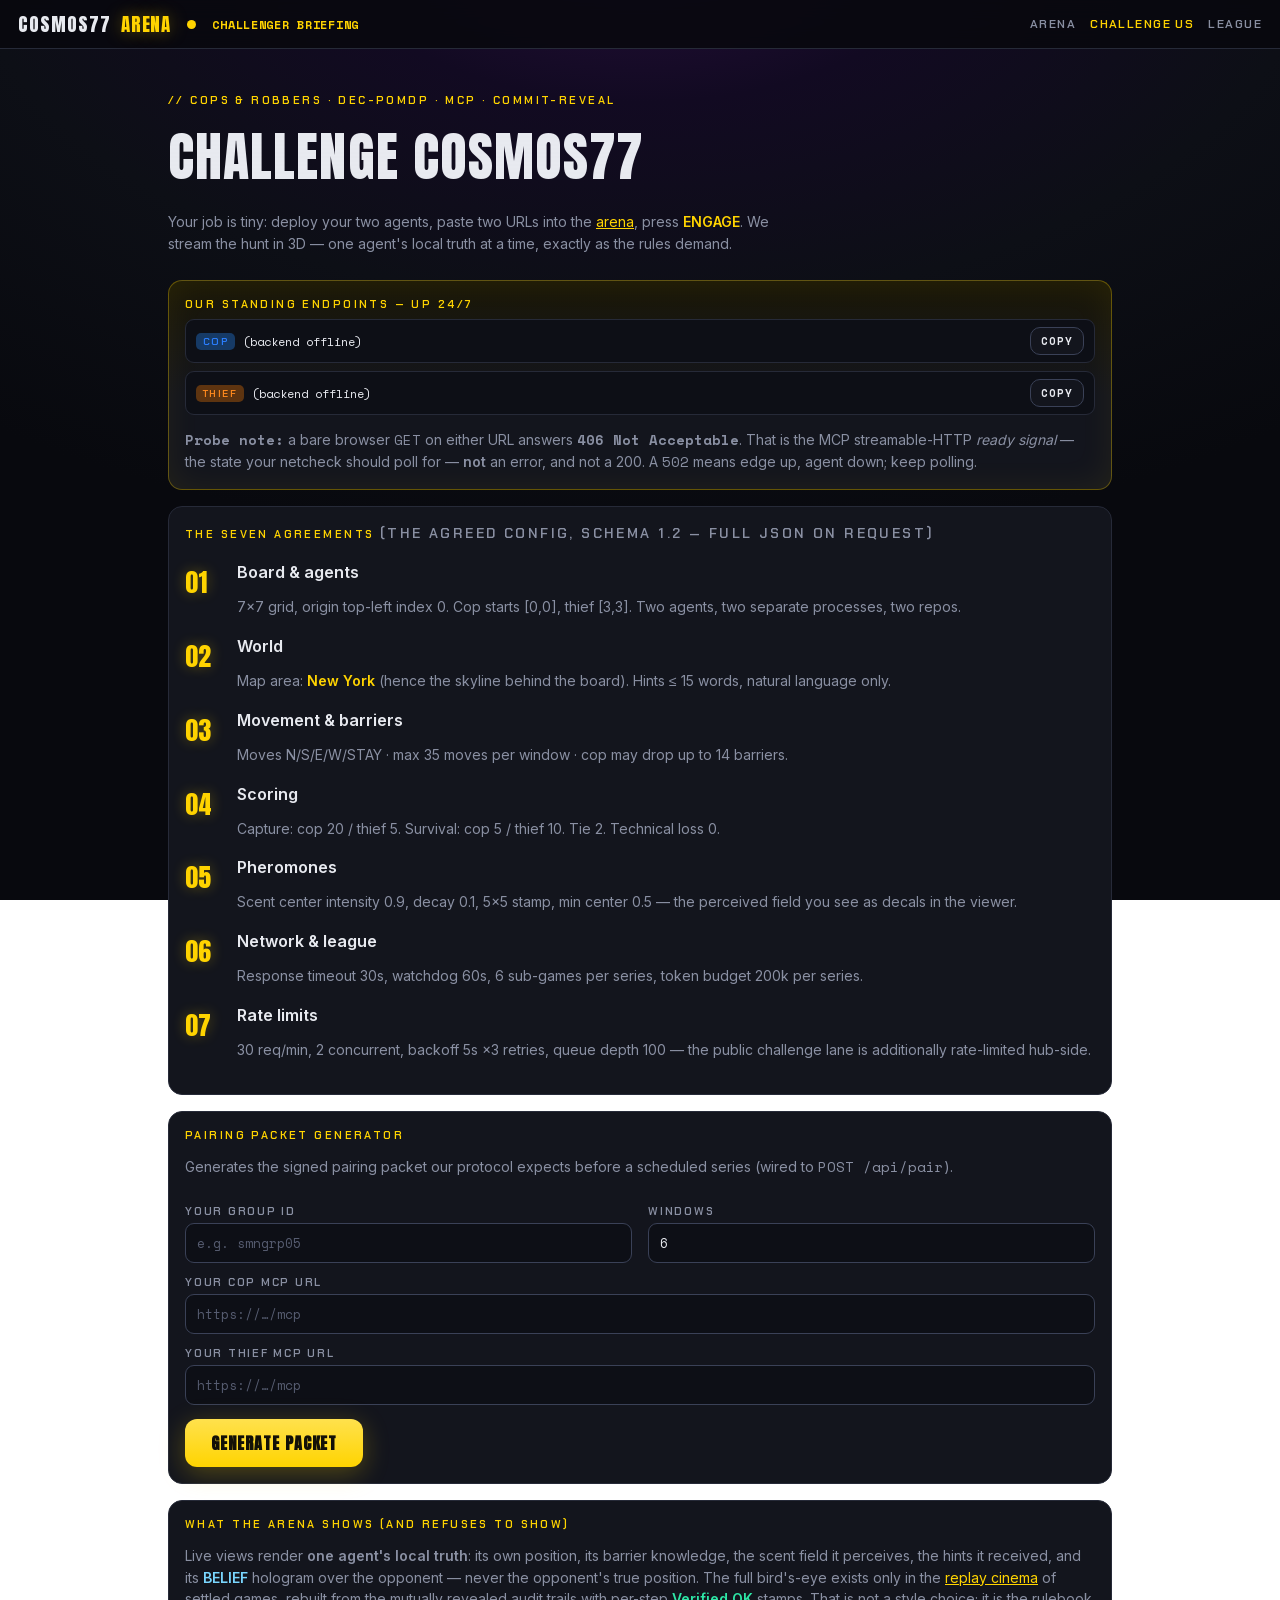
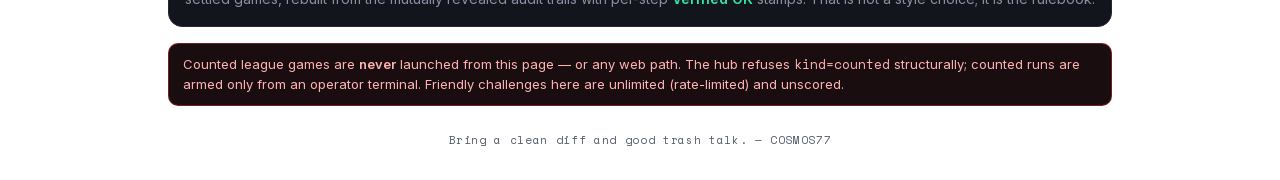
==== templates/docs.html @ 531a8a8d "feat: the hub — one host for both agents, the arena, and the league FastAPI service that runs the co" ====
<!doctype html>
<html lang="en">
<head>
<meta charset="utf-8">
<meta name="viewport" content="width=device-width, initial-scale=1">
<meta name="theme-color" content="#08090e">
<title>Challenge COSMOS77 — the briefing</title>
<link rel="icon" href="data:image/svg+xml,%3Csvg xmlns='http://www.w3.org/2000/svg' viewBox='0 0 64 64'%3E%3Ccircle cx='32' cy='32' r='27' fill='none' stroke='%23ffd400' stroke-width='5'/%3E%3Ccircle cx='32' cy='32' r='11' fill='%23ffd400'/%3E%3C/svg%3E">
<link rel="stylesheet" href="/static/fonts/fonts.css">
<link rel="stylesheet" href="/static/css/arena.css">
</head>
<body>
<div class="scanlines" aria-hidden="true"></div>

<header class="statusbar">
  <a class="brand" href="/">COSMOS77 <b>ARENA</b></a>
  <span class="dot" id="dot" aria-hidden="true"></span>
  <span class="statustext">CHALLENGER BRIEFING</span>
  <nav aria-label="site">
    <a href="/">Arena</a>
    <a href="/docs" aria-current="page">Challenge us</a>
    <a href="/league">League</a>
  </nav>
</header>

<main class="wrap narrow rise">
  <section style="margin:26px 0">
    <p class="kicker">// cops &amp; robbers · Dec-POMDP · MCP · commit-reveal</p>
    <h1 class="display" style="font-size:clamp(34px,6vw,54px)">Challenge COSMOS77</h1>
    <p class="sub" style="max-width:640px">Your job is tiny: deploy your two agents, paste two URLs
    into the <a href="/">arena</a>, press <b class="c-road">ENGAGE</b>. We stream the hunt in 3D —
    one agent's local truth at a time, exactly as the rules demand.</p>
  </section>

  <section class="panel panel--gold" style="margin-bottom:16px">
    <p class="kicker">Our standing endpoints — up 24/7</p>
    <div class="urlrow"><span class="tag cop">COP</span><code id="epCop">loading…</code>
      <button class="btn btn--copy" id="epCopBtn" data-copy="">COPY</button></div>
    <div class="urlrow"><span class="tag thief">THIEF</span><code id="epThief">loading…</code>
      <button class="btn btn--copy" id="epThiefBtn" data-copy="">COPY</button></div>
    <p class="sub" style="margin-bottom:0"><b class="mono">Probe note:</b> a bare browser
    <span class="mono">GET</span> on either URL answers <b class="mono">406 Not Acceptable</b>.
    That is the MCP streamable-HTTP <i>ready signal</i> — the state your netcheck should poll for —
    <b>not</b> an error, and not a 200. A <span class="mono">502</span> means edge up, agent down;
    keep polling.</p>
  </section>

  <section class="panel steps" style="margin-bottom:16px">
    <p class="kicker">The seven agreements <span class="sub">(the agreed config, schema 1.2 — full JSON on request)</span></p>
    <div class="step"><b>Board &amp; agents</b><p class="sub">7×7 grid, origin top-left index 0. Cop starts [0,0], thief [3,3]. Two agents, two separate processes, two repos.</p></div>
    <div class="step"><b>World</b><p class="sub">Map area: <b class="c-road">New York</b> (hence the skyline behind the board). Hints ≤ 15 words, natural language only.</p></div>
    <div class="step"><b>Movement &amp; barriers</b><p class="sub">Moves N/S/E/W/STAY · max 35 moves per window · cop may drop up to 14 barriers.</p></div>
    <div class="step"><b>Scoring</b><p class="sub">Capture: cop 20 / thief 5. Survival: cop 5 / thief 10. Tie 2. Technical loss 0.</p></div>
    <div class="step"><b>Pheromones</b><p class="sub">Scent center intensity 0.9, decay 0.1, 5×5 stamp, min center 0.5 — the perceived field you see as decals in the viewer.</p></div>
    <div class="step"><b>Network &amp; league</b><p class="sub">Response timeout 30s, watchdog 60s, 6 sub-games per series, token budget 200k per series.</p></div>
    <div class="step"><b>Rate limits</b><p class="sub">30 req/min, 2 concurrent, backoff 5s ×3 retries, queue depth 100 — the public challenge lane is additionally rate-limited hub-side.</p></div>
  </section>

  <section class="panel" style="margin-bottom:16px">
    <p class="kicker">Pairing packet generator</p>
    <p class="sub">Generates the signed pairing packet our protocol expects before a scheduled series
    (wired to <span class="mono">POST /api/pair</span>).</p>
    <div style="display:grid;grid-template-columns:1fr 1fr;gap:0 16px">
      <div>
        <label class="f" for="pgGid">Your group id</label>
        <input type="text" id="pgGid" placeholder="e.g. smngrp05" maxlength="64">
      </div>
      <div>
        <label class="f" for="pgWindows">Windows</label>
        <input type="number" id="pgWindows" value="6" min="1" max="6">
      </div>
    </div>
    <label class="f" for="pgCop">Your cop MCP URL</label>
    <input type="url" id="pgCop" placeholder="https://…/mcp" maxlength="300">
    <label class="f" for="pgThief">Your thief MCP URL</label>
    <input type="url" id="pgThief" placeholder="https://…/mcp" maxlength="300">
    <div style="margin-top:14px;display:flex;gap:12px;align-items:center;flex-wrap:wrap">
      <button class="btn btn--engage" id="pgGo" style="font-size:16px">Generate packet</button>
      <span class="sub mono" id="pgStatus"></span>
    </div>
    <pre class="code" id="pgOut" style="display:none;margin-bottom:0"></pre>
  </section>

  <section class="panel" style="margin-bottom:16px">
    <p class="kicker">What the arena shows (and refuses to show)</p>
    <p class="sub" style="margin-bottom:0">Live views render <b>one agent's local truth</b>: its own
    position, its barrier knowledge, the scent field it perceives, the hints it received, and its
    <b style="color:#7ad7ff">BELIEF</b> hologram over the opponent — never the opponent's true position.
    The full bird's-eye exists only in the <a href="/replay/demo?demo=1">replay cinema</a> of settled
    games, rebuilt from the mutually revealed audit trails with per-step
    <b class="c-ok">Verified OK</b> stamps. That is not a style choice; it is the rulebook.</p>
  </section>

  <div class="warnbox" style="margin-bottom:16px">
    Counted league games are <b>never</b> launched from this page — or any web path. The hub refuses
    <span class="mono">kind=counted</span> structurally; counted runs are armed only from an operator
    terminal. Friendly challenges here are unlimited (rate-limited) and unscored.
  </div>

  <footer class="foot">Bring a clean diff and good trash talk. — COSMOS77</footer>
</main>

<script>
(function () {
  "use strict";
  function $(id) { return document.getElementById(id); }
  fetch("/api/status", { headers: { Accept: "application/json" } })
    .then(function (r) { return r.json(); })
    .then(function (st) {
      var eps = (st && (st.endpoints || st.urls)) || {};
      var cop = eps.cop || eps.cop_url || "";
      var thief = eps.thief || eps.thief_url || "";
      if (cop) { $("epCop").textContent = cop; $("epCopBtn").setAttribute("data-copy", cop); }
      if (thief) { $("epThief").textContent = thief; $("epThiefBtn").setAttribute("data-copy", thief); }
    })
    .catch(function () {
      $("epCop").textContent = "(backend offline)";
      $("epThief").textContent = "(backend offline)";
    });
  document.querySelectorAll("[data-copy]").forEach(function (btn) {
    btn.addEventListener("click", function () {
      var text = btn.getAttribute("data-copy") || "";
      if (navigator.clipboard && text) navigator.clipboard.writeText(text);
    });
  });
  $("pgGo").addEventListener("click", function () {
    var body = {
      opponent_gid: $("pgGid").value.trim() || "challenger",
      their_cop_url: $("pgCop").value.trim() || null,
      their_thief_url: $("pgThief").value.trim() || null,
      windows: Number($("pgWindows").value) || 6,
    };
    $("pgStatus").textContent = "generating…";
    fetch("/api/pair", {
      method: "POST",
      headers: { "Content-Type": "application/json", Accept: "application/json" },
      body: JSON.stringify(body),
    })
      .then(function (r) { return r.json().then(function (j) { return { ok: r.ok, j: j }; }); })
      .then(function (res) {
        $("pgStatus").textContent = res.ok ? "packet ready — send it with your challenge" : "refused";
        $("pgOut").style.display = "";
        $("pgOut").textContent = JSON.stringify(res.j, null, 2);
      })
      .catch(function (e) { $("pgStatus").textContent = "backend offline — " + e.message; });
  });
}());
</script>
</body>
</html>
---- static/fonts/fonts.css ----
/* COSMOS77 ARENA — self-hosted fonts (latin subsets, woff2 only).
   Vendored once from Google Fonts (fonts.gstatic.com); served same-origin forever.
   Licenses: see OFL-NOTICE.txt in this directory. Zero runtime external requests. */

@font-face {
  font-family: "Anton";
  font-style: normal;
  font-weight: 400;
  font-display: swap;
  src: url("/static/fonts/anton-400.woff2") format("woff2");
}
@font-face {
  font-family: "Chakra Petch";
  font-style: normal;
  font-weight: 400;
  font-display: swap;
  src: url("/static/fonts/chakra-petch-400.woff2") format("woff2");
}
@font-face {
  font-family: "Chakra Petch";
  font-style: normal;
  font-weight: 600;
  font-display: swap;
  src: url("/static/fonts/chakra-petch-600.woff2") format("woff2");
}
@font-face {
  font-family: "Space Mono";
  font-style: normal;
  font-weight: 400;
  font-display: swap;
  src: url("/static/fonts/space-mono-400.woff2") format("woff2");
}
@font-face {
  font-family: "Space Mono";
  font-style: normal;
  font-weight: 700;
  font-display: swap;
  src: url("/static/fonts/space-mono-700.woff2") format("woff2");
}
/* Inter ships as one variable file covering the whole weight axis. */
@font-face {
  font-family: "Inter";
  font-style: normal;
  font-weight: 100 900;
  font-display: swap;
  src: url("/static/fonts/inter-var.woff2") format("woff2");
}
---- static/css/arena.css ----
/* ============================================================================
   COSMOS77 ARENA — design system, one generation after "COSMOS77 CITY" (HW6).
   Same franchise DNA: void blues, road-marking yellow, cop blue vs thief
   orange, CRT scanlines, Anton slams — now serving a 3D night-NYC bodycam.
   All fonts self-hosted (/static/fonts/fonts.css). Zero external requests.
   ========================================================================== */

:root {
  --void: #08090e;
  --void2: #0d0f16;
  --panel: #13151d;
  --panel2: #181b2440;
  --line: #262a38;
  --line-bright: #3a4157;
  --cop: #2b7fff;
  --cop-dim: #163a66;
  --thief: #ff8a1e;
  --thief-dim: #5e3410;
  --road: #ffd400;
  --neon: #ff2e88;
  --siren: #ff3b3b;
  --ok: #2ee6a6;
  --holo: #7ad7ff;
  --ink: #e8eaf0;
  --muted: #8a90a3;
  --impact: "Anton", Impact, "Chakra Petch", sans-serif;
  --disp: "Chakra Petch", -apple-system, "Segoe UI", sans-serif;
  --body: "Inter", -apple-system, "Segoe UI", Roboto, sans-serif;
  --mono: "Space Mono", ui-monospace, Menlo, monospace;
}

* { box-sizing: border-box; }
html { scroll-behavior: smooth; }
body {
  margin: 0;
  font-family: var(--body);
  color: var(--ink);
  min-height: 100vh;
  background:
    radial-gradient(1100px 640px at 50% -10%, #2a1040 0%, #120a22 30%, var(--void2) 62%, var(--void) 100%);
  background-attachment: fixed;
}
b, strong { font-weight: 600; }
a { color: var(--road); }
.hidden { display: none !important; }
.c-cop { color: var(--cop); }
.c-thief { color: var(--thief); }
.c-road { color: var(--road); }
.c-ok { color: var(--ok); }
.c-siren { color: var(--siren); }

/* focus rings — road yellow, everywhere */
:focus-visible {
  outline: 2px solid var(--road);
  outline-offset: 2px;
  border-radius: 4px;
}

/* ambient CRT scanlines — the franchise signature */
.scanlines {
  position: fixed; inset: 0; pointer-events: none; z-index: 60; opacity: .38;
  mix-blend-mode: overlay;
  background: repeating-linear-gradient(0deg, #fff0 0, #fff0 2px, #0000000d 3px, #fff0 4px);
}

/* ---------------------------------------------------------------- statusbar */
.statusbar {
  position: sticky; top: 0; z-index: 50;
  display: flex; align-items: center; gap: 16px; flex-wrap: wrap;
  padding: 10px 18px;
  border-bottom: 1px solid var(--line);
  background: rgba(8, 9, 14, .88);
  backdrop-filter: blur(10px);
  font-family: var(--mono); font-size: 12px; letter-spacing: .06em; color: var(--muted);
}
.statusbar .brand {
  font-family: var(--impact); font-size: 19px; letter-spacing: .05em; color: var(--ink);
  display: flex; align-items: center; gap: 10px; text-transform: uppercase;
  text-decoration: none;
}
.statusbar .brand b { color: var(--road); text-shadow: 0 0 18px #ffd40066; font-weight: 400; }
.statusbar .statustext { flex: 1; color: var(--road); font-weight: 700; min-width: 140px; }
.statusbar nav { display: flex; gap: 14px; flex-wrap: wrap; }
.statusbar nav a {
  color: var(--muted); text-decoration: none; text-transform: uppercase;
  font-family: var(--disp); font-weight: 600; font-size: 12px; letter-spacing: .12em;
}
.statusbar nav a:hover, .statusbar nav a[aria-current="page"] { color: var(--road); }

/* pulsing status dot — idle yellow, live red-hot */
.dot {
  width: 9px; height: 9px; border-radius: 50%;
  background: var(--road); box-shadow: 0 0 0 0 #ffd40088;
  animation: ping 2.4s infinite;
  flex: none;
}
.dot.live { background: var(--siren); box-shadow: 0 0 0 0 #ff3b3b88; animation-duration: 1.1s; }
.dot.down { background: var(--muted); animation: none; box-shadow: none; }
@keyframes ping {
  0% { box-shadow: 0 0 0 0 currentColor; }
  70% { box-shadow: 0 0 0 9px #fff0; }
  100% { box-shadow: 0 0 0 0 #fff0; }
}

/* ------------------------------------------------------------------- layout */
.wrap { max-width: 1220px; margin: 0 auto; padding: 18px; }
.wrap.narrow { max-width: 980px; }
.panel {
  background: var(--panel);
  border: 1px solid var(--line);
  border-radius: 14px;
  padding: 16px;
}
.panel--gold {
  border-color: #ffd40055;
  background: linear-gradient(180deg, #1a1707, var(--panel) 55%);
  box-shadow: 0 0 34px #ffd40012 inset;
}
.kicker {
  font-family: var(--disp); font-weight: 600; font-size: 11px;
  letter-spacing: .22em; text-transform: uppercase; color: var(--road);
  margin: 0 0 8px;
}
h1.display, .display {
  font-family: var(--impact); font-weight: 400; text-transform: uppercase;
  letter-spacing: .02em; margin: 0;
}
.sub { color: var(--muted); font-size: 14px; line-height: 1.55; }
.mono { font-family: var(--mono); }
.rise { animation: rise .5s ease both; }
@keyframes rise { from { opacity: 0; transform: translateY(10px); } to { opacity: 1; transform: none; } }

/* ------------------------------------------------------------------ buttons */
.btn {
  font-family: var(--disp); font-weight: 600; letter-spacing: .1em; text-transform: uppercase;
  background: var(--panel); color: var(--ink);
  border: 1px solid var(--line-bright); border-radius: 10px;
  padding: 9px 16px; font-size: 13px; cursor: pointer;
  transition: transform .12s ease, box-shadow .12s ease, border-color .12s ease;
}
.btn:hover { transform: translateY(-1px); border-color: var(--road); }
.btn:disabled { opacity: .45; cursor: not-allowed; transform: none; }
.btn--engage {
  font-family: var(--impact); font-size: 20px; letter-spacing: .06em;
  color: #131107;
  background: linear-gradient(180deg, #ffe14d, var(--road));
  border: none; border-radius: 12px; padding: 12px 26px;
  box-shadow: 0 6px 26px #ffd40044;
}
.btn--engage:hover { transform: translateY(-2px); box-shadow: 0 10px 34px #ffd40066; border: none; }
.btn--ghost { background: none; border-color: var(--line); color: var(--muted); }
.btn--ghost:hover { color: var(--ink); }
.btn--danger { border-color: #ff3b3b66; color: var(--siren); }
.btn--copy { font-family: var(--mono); font-size: 11px; padding: 5px 10px; }

/* seg switch (perspective / windows / speed) */
.seg { display: inline-flex; border: 1px solid var(--line-bright); border-radius: 10px; overflow: hidden; }
.seg button {
  font-family: var(--disp); font-weight: 600; font-size: 12px; letter-spacing: .08em;
  text-transform: uppercase; color: var(--muted);
  background: none; border: none; padding: 8px 14px; cursor: pointer;
}
.seg button + button { border-left: 1px solid var(--line); }
.seg button[aria-pressed="true"] { background: var(--road); color: #131107; }
.seg button.p-cop[aria-pressed="true"] { background: var(--cop); color: #fff; }
.seg button.p-thief[aria-pressed="true"] { background: var(--thief); color: #1b1105; }

/* -------------------------------------------------------------- form fields */
label.f {
  display: block; font-family: var(--disp); font-weight: 600; font-size: 11px;
  letter-spacing: .16em; text-transform: uppercase; color: var(--muted); margin: 12px 0 5px;
}
input[type="text"], input[type="url"], input[type="password"], input[type="number"], select, textarea {
  width: 100%;
  background: var(--void2); color: var(--ink);
  border: 1px solid var(--line-bright); border-radius: 9px;
  font-family: var(--mono); font-size: 13px; padding: 9px 11px;
}
input::placeholder { color: #565c70; }

/* url rows with copy buttons */
.urlrow {
  display: flex; align-items: center; gap: 8px;
  background: var(--void2); border: 1px solid var(--line); border-radius: 9px;
  padding: 7px 10px; margin-top: 8px;
}
.urlrow .tag {
  font-family: var(--disp); font-weight: 600; font-size: 10px; letter-spacing: .14em;
  text-transform: uppercase; flex: none; padding: 2px 7px; border-radius: 5px;
}
.urlrow .tag.cop { background: var(--cop-dim); color: var(--cop); }
.urlrow .tag.thief { background: var(--thief-dim); color: var(--thief); }
.urlrow code { font-family: var(--mono); font-size: 12px; color: var(--ink); flex: 1; overflow: hidden; text-overflow: ellipsis; white-space: nowrap; }

/* ------------------------------------------------------------- arena stage */
.stage-grid { display: grid; grid-template-columns: 1fr 330px; gap: 16px; align-items: start; }
.stage {
  position: relative; border-radius: 14px; overflow: hidden;
  border: 1px solid var(--line); background: #06070f;
  aspect-ratio: 16 / 10; min-height: 380px;
}
.stage canvas { display: block; width: 100%; height: 100%; }

/* LEGALITY LABEL — always visible over the 3D view */
.truth-label {
  position: absolute; top: 10px; left: 10px; z-index: 5;
  font-family: var(--disp); font-weight: 600; font-size: 11px; letter-spacing: .18em;
  text-transform: uppercase; color: var(--ink);
  background: rgba(8, 9, 14, .82); border: 1px solid var(--line-bright);
  border-left: 3px solid var(--cop);
  padding: 7px 12px; border-radius: 8px;
  backdrop-filter: blur(6px);
}
.truth-label.thief { border-left-color: var(--thief); }
.truth-label b { color: var(--road); font-weight: 600; }

/* birds-eye label on replay — green: it is legal here */
.truth-label.replay { border-left-color: var(--ok); }

/* turn banner */
.banner {
  position: absolute; top: 10px; right: 10px; z-index: 5;
  font-family: var(--impact); font-size: 22px; letter-spacing: .08em; text-transform: uppercase;
  padding: 6px 18px; border-radius: 9px;
  color: #0a140c; background: var(--ok);
  box-shadow: 0 0 26px #2ee6a655;
}
.banner.locked { color: var(--muted); background: #1c1f2a; box-shadow: none; border: 1px solid var(--line-bright); }

/* reconnecting pill / demo pill / attract pill */
.pill {
  position: absolute; bottom: 10px; left: 10px; z-index: 5;
  font-family: var(--mono); font-size: 11px; letter-spacing: .08em;
  color: var(--muted); background: rgba(8, 9, 14, .82);
  border: 1px solid var(--line); border-radius: 999px; padding: 5px 12px;
}
.pill.warn { color: var(--road); border-color: #ffd40044; }
.pill.demo { color: var(--neon); border-color: #ff2e8844; }

/* wanted stars — flare when the posterior locks (confidence=exact) */
.wanted {
  position: absolute; bottom: 10px; right: 10px; z-index: 5;
  font-size: 20px; letter-spacing: 4px; color: #3a4157;
  text-shadow: none; user-select: none;
}
.wanted.hot { color: var(--road); text-shadow: 0 0 16px #ffd400aa; animation: slam .45s ease both; }

/* verdict slam overlay */
.slam {
  position: absolute; inset: 0; z-index: 6; display: none;
  align-items: center; justify-content: center; flex-direction: column; gap: 10px;
  background: rgba(6, 7, 15, .55); text-align: center;
}
.slam.show { display: flex; }
.slam .word {
  font-family: var(--impact); font-size: clamp(48px, 9vw, 96px); letter-spacing: .04em;
  color: var(--siren); text-shadow: 0 0 44px #ff3b3b88;
  transform: rotate(-4deg);
  animation: slam .5s cubic-bezier(.2, 1.4, .4, 1) both;
}
.slam .word.escaped { color: var(--thief); text-shadow: 0 0 44px #ff8a1e88; }
.slam .word.series { color: var(--road); text-shadow: 0 0 44px #ffd40088; }
.slam .detail { font-family: var(--mono); font-size: 13px; color: var(--ink); }
@keyframes slam {
  0% { transform: scale(2.6) rotate(-10deg); opacity: 0; }
  60% { transform: scale(.95) rotate(-3deg); opacity: 1; }
  100% { transform: scale(1) rotate(-4deg); opacity: 1; }
}

/* ------------------------------------------------------------------ the HUD */
.hud { display: flex; flex-direction: column; gap: 14px; }
.hud .panel { padding: 13px 14px; }
.hud h3 {
  margin: 0 0 9px; font-family: var(--disp); font-weight: 600; font-size: 11px;
  letter-spacing: .2em; text-transform: uppercase; color: var(--muted);
}
.hud h3 .lit { color: var(--road); }

/* score strip + window pips */
.scorestrip { display: grid; grid-template-columns: 1fr auto 1fr; align-items: center; gap: 8px; }
.scorestrip .side { text-align: center; }
.scorestrip .name { font-family: var(--disp); font-weight: 600; font-size: 11px; letter-spacing: .12em; text-transform: uppercase; color: var(--muted); }
.scorestrip .pts { font-family: var(--impact); font-size: 42px; line-height: 1; }
.scorestrip .side.us .pts { color: var(--cop); text-shadow: 0 0 22px #2b7fff44; }
.scorestrip .side.them .pts { color: var(--thief); text-shadow: 0 0 22px #ff8a1e44; }
.scorestrip .vs { font-family: var(--impact); color: var(--muted); font-size: 16px; }
.pips { display: flex; gap: 6px; justify-content: center; margin-top: 9px; }
.pip {
  width: 14px; height: 14px; border-radius: 3px;
  border: 1px solid var(--line-bright); background: none;
}
.pip.live { border-color: var(--road); box-shadow: 0 0 10px #ffd40055; }
.pip.us { background: var(--cop); border-color: var(--cop); }
.pip.them { background: var(--thief); border-color: var(--thief); }
.pip.tie { background: var(--muted); border-color: var(--muted); }

/* 2D belief heatmap — the mandated grid (DOM, not WebGL) */
.heatmap {
  display: grid; grid-template-columns: repeat(7, 1fr); gap: 3px;
  aspect-ratio: 1; user-select: none;
}
.heatmap .cell {
  border-radius: 3px; background: var(--void2); border: 1px solid #1a1d28;
  position: relative;
}
.heatmap .cell.self::after {
  content: ""; position: absolute; inset: 25%; border-radius: 50%;
  background: var(--cop); box-shadow: 0 0 8px var(--cop);
}
.heatmap.thief-view .cell.self::after { background: var(--thief); box-shadow: 0 0 8px var(--thief); }
.heatmap .cell.barrier { background: repeating-linear-gradient(45deg, #3d3208 0 4px, #16130a 4px 8px); border-color: #ffd40033; }
.heatmap .cell.exact { outline: 2px solid var(--holo); outline-offset: -2px; animation: holopulse 1.2s infinite; }
@keyframes holopulse { 0%, 100% { box-shadow: 0 0 4px #7ad7ff66 inset; } 50% { box-shadow: 0 0 16px #7ad7ffcc inset; } }
.hm-legend { display: flex; justify-content: space-between; font-family: var(--mono); font-size: 10px; color: var(--muted); margin-top: 6px; }

/* layer toggles */
.toggles { display: flex; gap: 8px; flex-wrap: wrap; }
.tgl {
  font-family: var(--disp); font-weight: 600; font-size: 11px; letter-spacing: .1em;
  text-transform: uppercase; cursor: pointer;
  color: var(--muted); background: var(--void2);
  border: 1px solid var(--line-bright); border-radius: 999px; padding: 6px 12px;
}
.tgl[aria-pressed="true"] { color: #131107; background: var(--road); border-color: var(--road); }

/* radio / hints ticker */
.ticker { max-height: 168px; overflow-y: auto; display: flex; flex-direction: column; gap: 7px; }
.ticker .line {
  font-family: var(--mono); font-size: 12px; line-height: 1.45; color: var(--ink);
  background: var(--void2); border-left: 2px solid var(--road);
  padding: 6px 9px; border-radius: 0 7px 7px 0;
  animation: rise .3s ease both;
}
.ticker .line.sys { color: var(--muted); border-left-color: var(--line-bright); }
.ticker .line .who { color: var(--road); font-weight: 700; }

/* commit-hash ticker */
.commits { display: flex; flex-direction: column; gap: 4px; font-family: var(--mono); font-size: 11px; }
.commits .c {
  display: flex; gap: 8px; align-items: baseline; color: var(--muted);
  border-bottom: 1px dashed #1c2030; padding: 3px 1px;
}
.commits .c .h { color: var(--ok); letter-spacing: .04em; }
.commits .c .s { color: var(--muted); flex: 1; text-align: right; }

/* --------------------------------------------------------- challenge drawer */
.drawer summary {
  cursor: pointer; list-style: none;
  font-family: var(--impact); font-size: 18px; letter-spacing: .05em; text-transform: uppercase;
  color: var(--road); display: flex; align-items: center; gap: 10px;
}
.drawer summary::-webkit-details-marker { display: none; }
.drawer summary::after { content: "▾"; margin-left: auto; transition: transform .2s; }
.drawer[open] summary::after { transform: rotate(180deg); }
.drawer .grid2 { display: grid; grid-template-columns: 1fr 1fr; gap: 0 16px; }
.watchlink { margin-top: 10px; }

/* -------------------------------------------------------- replay chrome */
.scrub { display: flex; align-items: center; gap: 12px; flex-wrap: wrap; }
.scrub input[type="range"] { flex: 1; accent-color: var(--road); min-width: 160px; }
.badge {
  font-family: var(--disp); font-weight: 600; font-size: 11px; letter-spacing: .14em;
  text-transform: uppercase; border-radius: 7px; padding: 5px 11px; display: inline-block;
}
.badge.ok { color: #0a140c; background: var(--ok); box-shadow: 0 0 18px #2ee6a644; }
.badge.bad { color: #fff; background: var(--siren); box-shadow: 0 0 18px #ff3b3b66; animation: slam .35s ease both; }
.hitrate { font-family: var(--impact); font-size: 30px; color: var(--holo); text-shadow: 0 0 18px #7ad7ff55; }

/* score table (replay end-card, league) */
table.scoretab { width: 100%; border-collapse: collapse; font-family: var(--mono); font-size: 12px; }
.scoretab th {
  font-family: var(--disp); font-weight: 600; font-size: 10px; letter-spacing: .16em;
  text-transform: uppercase; color: var(--muted); text-align: left;
  border-bottom: 1px solid var(--line-bright); padding: 6px 8px;
}
.scoretab td { padding: 7px 8px; border-bottom: 1px solid #1a1d28; }
.scoretab tr.win td { color: var(--ink); }
.scoretab .r-us { color: var(--cop); } .scoretab .r-them { color: var(--thief); }

/* numbered doc steps (docs page, franchise carry-over) */
.steps { counter-reset: step; }
.steps .step { position: relative; padding-left: 52px; margin: 18px 0; }
.steps .step::before {
  counter-increment: step; content: "0" counter(step);
  position: absolute; left: 0; top: 0;
  font-family: var(--impact); font-size: 26px; color: var(--road);
  text-shadow: 0 0 14px #ffd40055;
}
.warnbox {
  border: 1px solid #ff3b3b66; background: #1a0d0f; border-radius: 10px;
  padding: 11px 14px; color: #ffb3b3; font-size: 13px; line-height: 1.5;
}
pre.code {
  background: var(--void); border: 1px solid var(--line); border-radius: 10px;
  padding: 12px 14px; font-family: var(--mono); font-size: 12px; line-height: 1.6;
  overflow-x: auto; color: #c8cdda;
}

/* footers */
.foot {
  margin: 26px 0 14px; text-align: center;
  font-family: var(--mono); font-size: 11px; color: #565c70; letter-spacing: .06em;
}
.foot a { color: var(--muted); }

/* toast */
.toast {
  position: fixed; bottom: 18px; left: 50%; transform: translateX(-50%);
  z-index: 70; font-family: var(--disp); font-weight: 600; font-size: 12px;
  letter-spacing: .1em; text-transform: uppercase;
  background: var(--road); color: #131107; border-radius: 999px; padding: 9px 18px;
  box-shadow: 0 8px 30px #000a; animation: rise .25s ease both;
}

/* ---------------------------------------------------------------- mobile */
@media (max-width: 980px) {
  .stage-grid { grid-template-columns: 1fr; }
}
@media (max-width: 640px) {
  .wrap { padding: 12px; }
  .statusbar { gap: 10px; padding: 9px 12px; }
  .statusbar .statustext { display: none; }
  .stage { aspect-ratio: 4 / 5; min-height: 320px; }
  .banner { font-size: 16px; padding: 5px 12px; }
  .scorestrip .pts { font-size: 30px; }
  .drawer .grid2 { grid-template-columns: 1fr; }
  .slam .word { font-size: 44px; }
}

/* ------------------------------------------- reduced motion kill-switch */
@media (prefers-reduced-motion: reduce) {
  * { animation: none !important; transition: none !important; }
  html { scroll-behavior: auto; }
  .scanlines { display: none; }
  .dot { animation: none !important; }
}
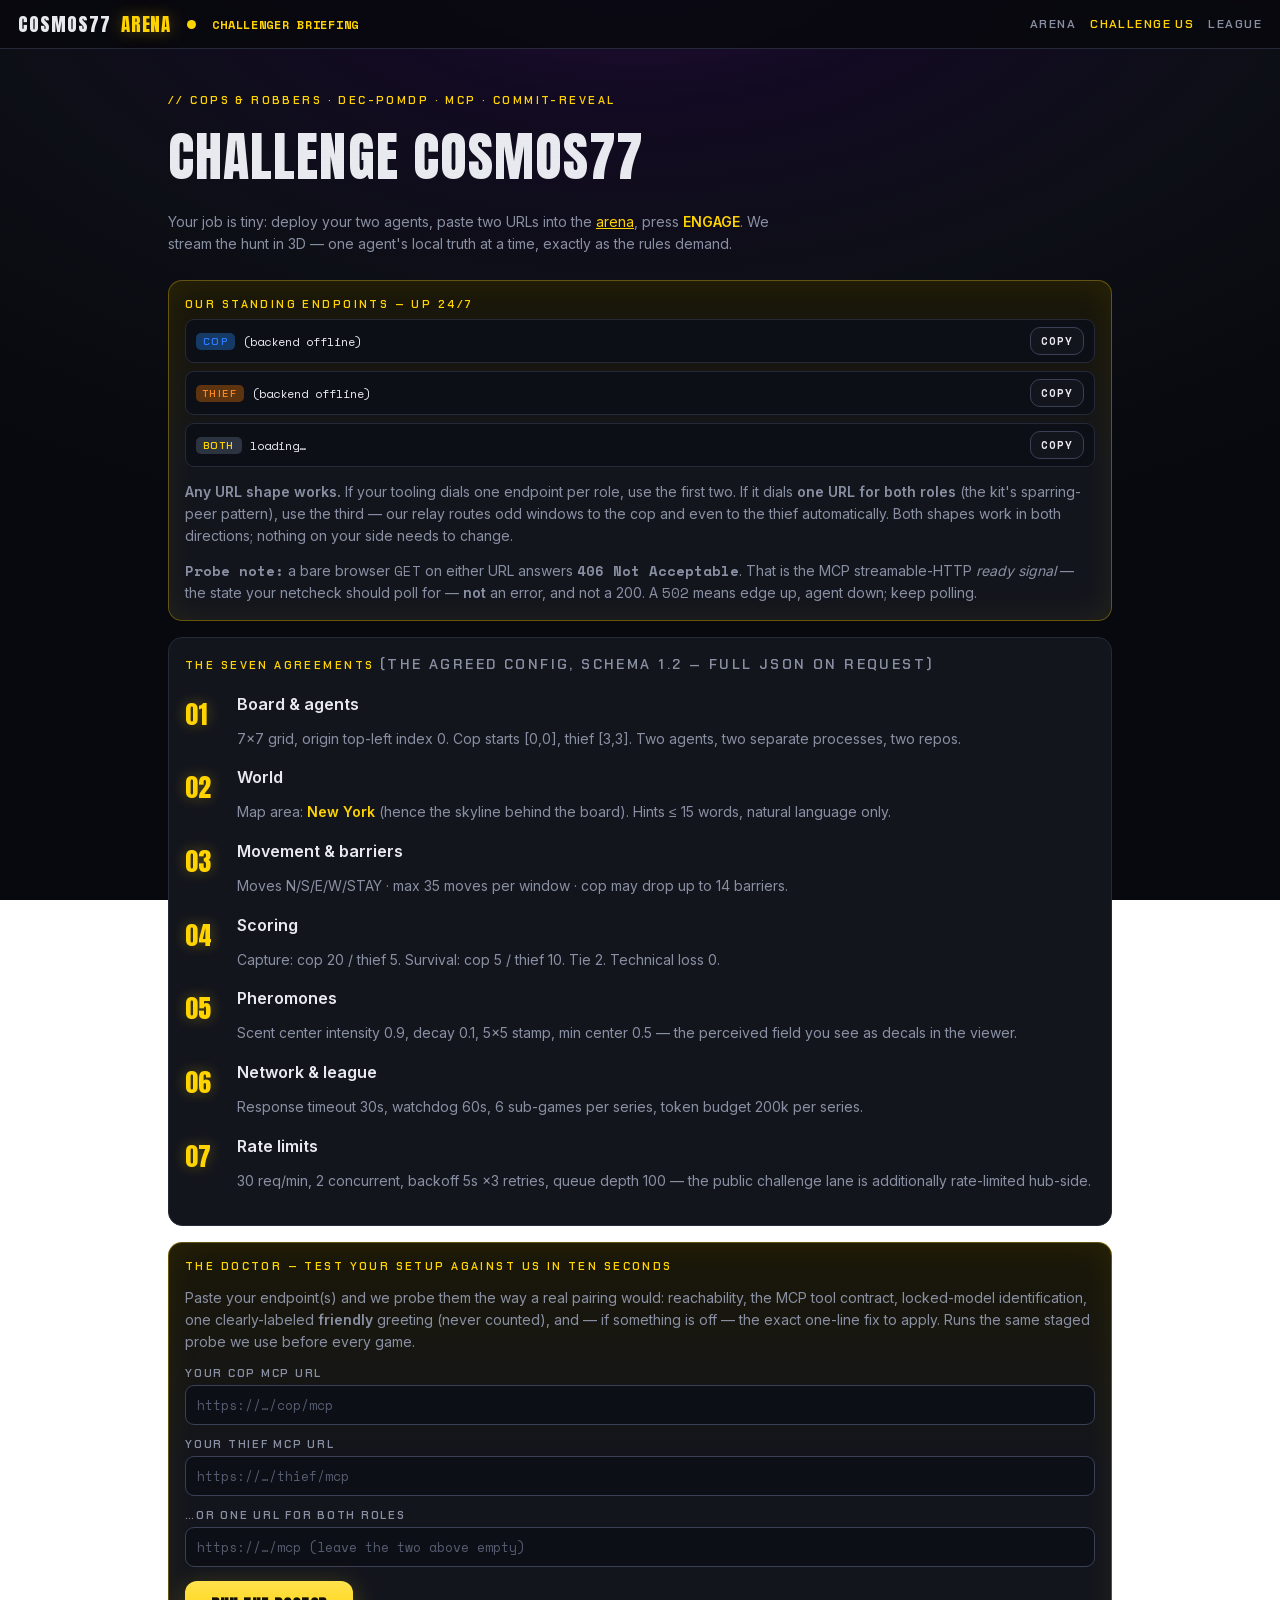
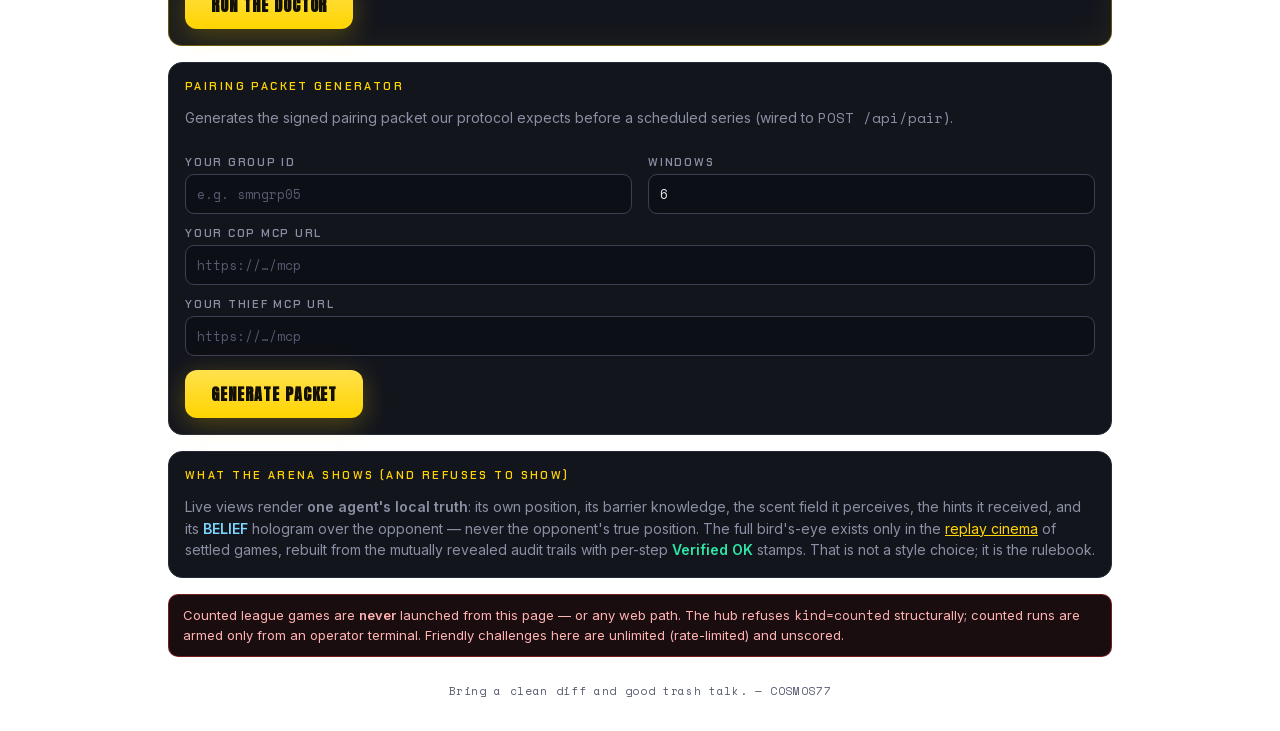
==== commit ca01e2a9: "feat(docs): doctor self-test UI + single-URL endpoint instructions Any team can now probe itself aga" ====
--- a/templates/docs.html
+++ b/templates/docs.html
@@ -38,6 +38,12 @@
       <button class="btn btn--copy" id="epCopBtn" data-copy="">COPY</button></div>
     <div class="urlrow"><span class="tag thief">THIEF</span><code id="epThief">loading…</code>
       <button class="btn btn--copy" id="epThiefBtn" data-copy="">COPY</button></div>
+    <div class="urlrow"><span class="tag" style="background:#2b3440;color:#ffd400">BOTH</span><code id="epRelay">loading…</code>
+      <button class="btn btn--copy" id="epRelayBtn" data-copy="">COPY</button></div>
+    <p class="sub"><b>Any URL shape works.</b> If your tooling dials one endpoint per role, use the
+    first two. If it dials <b>one URL for both roles</b> (the kit's sparring-peer pattern), use the
+    third — our relay routes odd windows to the cop and even to the thief automatically. Both shapes
+    work in both directions; nothing on your side needs to change.</p>
     <p class="sub" style="margin-bottom:0"><b class="mono">Probe note:</b> a bare browser
     <span class="mono">GET</span> on either URL answers <b class="mono">406 Not Acceptable</b>.
     That is the MCP streamable-HTTP <i>ready signal</i> — the state your netcheck should poll for —
@@ -54,6 +60,28 @@
     <div class="step"><b>Pheromones</b><p class="sub">Scent center intensity 0.9, decay 0.1, 5×5 stamp, min center 0.5 — the perceived field you see as decals in the viewer.</p></div>
     <div class="step"><b>Network &amp; league</b><p class="sub">Response timeout 30s, watchdog 60s, 6 sub-games per series, token budget 200k per series.</p></div>
     <div class="step"><b>Rate limits</b><p class="sub">30 req/min, 2 concurrent, backoff 5s ×3 retries, queue depth 100 — the public challenge lane is additionally rate-limited hub-side.</p></div>
+  </section>
+
+  <section class="panel panel--gold" style="margin-bottom:16px">
+    <p class="kicker">The doctor — test your setup against us in ten seconds</p>
+    <p class="sub">Paste your endpoint(s) and we probe them the way a real pairing would: reachability,
+    the MCP tool contract, locked-model identification, one clearly-labeled <b>friendly</b> greeting
+    (never counted), and — if something is off — the exact one-line fix to apply. Runs the same
+    staged probe we use before every game.</p>
+    <label class="f" for="drCop">Your cop MCP URL</label>
+    <input type="url" id="drCop" placeholder="https://…/cop/mcp" maxlength="300">
+    <label class="f" for="drThief">Your thief MCP URL</label>
+    <input type="url" id="drThief" placeholder="https://…/thief/mcp" maxlength="300">
+    <label class="f" for="drSingle">…or one URL for both roles</label>
+    <input type="url" id="drSingle" placeholder="https://…/mcp (leave the two above empty)" maxlength="300">
+    <div style="margin-top:14px;display:flex;gap:12px;align-items:center;flex-wrap:wrap">
+      <button class="btn btn--engage" id="drGo" style="font-size:16px">Run the doctor</button>
+      <span class="sub mono" id="drStatus" aria-live="polite"></span>
+    </div>
+    <div id="drOut" style="display:none;margin-top:12px">
+      <div id="drSummary" class="mono" style="font-weight:700;margin-bottom:8px"></div>
+      <div id="drStages"></div>
+    </div>
   </section>
 
   <section class="panel" style="margin-bottom:16px">
@@ -112,6 +140,8 @@
       var thief = eps.thief || eps.thief_url || "";
       if (cop) { $("epCop").textContent = cop; $("epCopBtn").setAttribute("data-copy", cop); }
       if (thief) { $("epThief").textContent = thief; $("epThiefBtn").setAttribute("data-copy", thief); }
+      var relay = location.origin + "/mcp";
+      $("epRelay").textContent = relay; $("epRelayBtn").setAttribute("data-copy", relay);
     })
     .catch(function () {
       $("epCop").textContent = "(backend offline)";
@@ -122,6 +152,83 @@
       var text = btn.getAttribute("data-copy") || "";
       if (navigator.clipboard && text) navigator.clipboard.writeText(text);
     });
+  });
+  var STAGE_ORDER = ["reach", "contract", "handshake", "locks", "uid", "forensics", "topology"];
+  function chip(status) {
+    var colors = { green: "#3fce8f", yellow: "#ffd400", red: "#ff7b72" };
+    var el = document.createElement("span");
+    el.className = "mono";
+    el.style.cssText = "display:inline-block;min-width:64px;font-weight:700;color:" +
+      (colors[status] || "#9aa4b0");
+    el.textContent = (status || "?").toUpperCase();
+    return el;
+  }
+  function renderDoctor(report) {
+    var stages = report.stages || {};
+    var box = $("drStages");
+    box.textContent = "";
+    STAGE_ORDER.forEach(function (name) {
+      var st = stages[name];
+      if (!st) return;
+      var row = document.createElement("div");
+      row.style.cssText = "display:flex;gap:10px;align-items:baseline;padding:6px 0;" +
+        "border-bottom:1px solid rgba(255,255,255,.07)";
+      row.appendChild(chip(st.status));
+      var body = document.createElement("div");
+      var label = document.createElement("b");
+      label.textContent = name + " — ";
+      body.appendChild(label);
+      body.appendChild(document.createTextNode(st.finding || ""));
+      if (st.fix_line) {
+        var fix = document.createElement("div");
+        fix.className = "mono sub";
+        fix.style.cssText = "margin-top:4px;color:#ffd400";
+        fix.textContent = "fix: " + st.fix_line;
+        var cp = document.createElement("button");
+        cp.className = "btn btn--copy";
+        cp.textContent = "COPY FIX";
+        cp.style.marginLeft = "8px";
+        cp.addEventListener("click", function () {
+          if (navigator.clipboard) navigator.clipboard.writeText(st.fix_line);
+        });
+        fix.appendChild(cp);
+        body.appendChild(fix);
+      }
+      row.appendChild(body);
+      box.appendChild(row);
+    });
+    var s = report.summary || {};
+    var head = $("drSummary");
+    var colors = { green: "#3fce8f", yellow: "#ffd400", red: "#ff7b72" };
+    head.style.color = colors[s.status] || "#9aa4b0";
+    head.textContent = "VERDICT: " + (s.status || "?").toUpperCase() +
+      ((s.next_actions && s.next_actions.length) ? " — " + s.next_actions[0] : "");
+    $("drOut").style.display = "";
+  }
+  $("drGo").addEventListener("click", function () {
+    var single = $("drSingle").value.trim();
+    var body = single ? { url: single } :
+      { cop_url: $("drCop").value.trim(), thief_url: $("drThief").value.trim() };
+    if (!single && !body.cop_url && !body.thief_url) {
+      $("drStatus").textContent = "enter at least one URL";
+      return;
+    }
+    $("drStatus").textContent = "probing… (a few seconds)";
+    fetch("/api/doctor", {
+      method: "POST",
+      headers: { "Content-Type": "application/json", Accept: "application/json" },
+      body: JSON.stringify(body),
+    })
+      .then(function (r) { return r.json().then(function (j) { return { ok: r.ok, j: j }; }); })
+      .then(function (res) {
+        if (!res.ok) {
+          $("drStatus").textContent = "refused: " + (res.j.detail || "try again shortly");
+          return;
+        }
+        $("drStatus").textContent = "done in " + (res.j.elapsed_ms || "?") + " ms";
+        renderDoctor(res.j);
+      })
+      .catch(function (e) { $("drStatus").textContent = "backend offline — " + e.message; });
   });
   $("pgGo").addEventListener("click", function () {
     var body = {
--- a/static/css/arena.css
+++ b/static/css/arena.css
@@ -233,6 +233,7 @@
   font-family: var(--mono); font-size: 11px; letter-spacing: .08em;
   color: var(--muted); background: rgba(8, 9, 14, .82);
   border: 1px solid var(--line); border-radius: 999px; padding: 5px 12px;
+  max-width: 30%; overflow: hidden; text-overflow: ellipsis; white-space: nowrap;
 }
 .pill.warn { color: var(--road); border-color: #ffd40044; }
 .pill.demo { color: var(--neon); border-color: #ff2e8844; }
@@ -403,6 +404,26 @@
 }
 .foot a { color: var(--muted); }
 
+/* ------------------------------ stage controls (V2: cameras + time-of-day) */
+.stage-ctl {
+  position: absolute; bottom: 10px; left: 50%; transform: translateX(-50%);
+  z-index: 5; display: flex; gap: 8px; flex-wrap: wrap; justify-content: center;
+}
+.seg--mini { background: rgba(8, 9, 14, .82); backdrop-filter: blur(6px); }
+.seg--mini button { padding: 6px 11px; font-size: 11px; }
+
+/* league: pre-arena runs (no replay) fold under a collapsed details */
+details.legacy summary {
+  cursor: pointer; list-style: none;
+  font-family: var(--disp); font-weight: 600; font-size: 11px; letter-spacing: .18em;
+  text-transform: uppercase; color: var(--muted);
+  display: flex; align-items: center; gap: 8px;
+}
+details.legacy summary::-webkit-details-marker { display: none; }
+details.legacy summary::after { content: "▾"; margin-left: auto; transition: transform .2s; }
+details.legacy[open] summary::after { transform: rotate(180deg); }
+details.legacy .scoretab { margin-top: 10px; }
+
 /* toast */
 .toast {
   position: fixed; bottom: 18px; left: 50%; transform: translateX(-50%);
@@ -421,6 +442,7 @@
   .statusbar { gap: 10px; padding: 9px 12px; }
   .statusbar .statustext { display: none; }
   .stage { aspect-ratio: 4 / 5; min-height: 320px; }
+  .stage-ctl { bottom: 42px; }
   .banner { font-size: 16px; padding: 5px 12px; }
   .scorestrip .pts { font-size: 30px; }
   .drawer .grid2 { grid-template-columns: 1fr; }
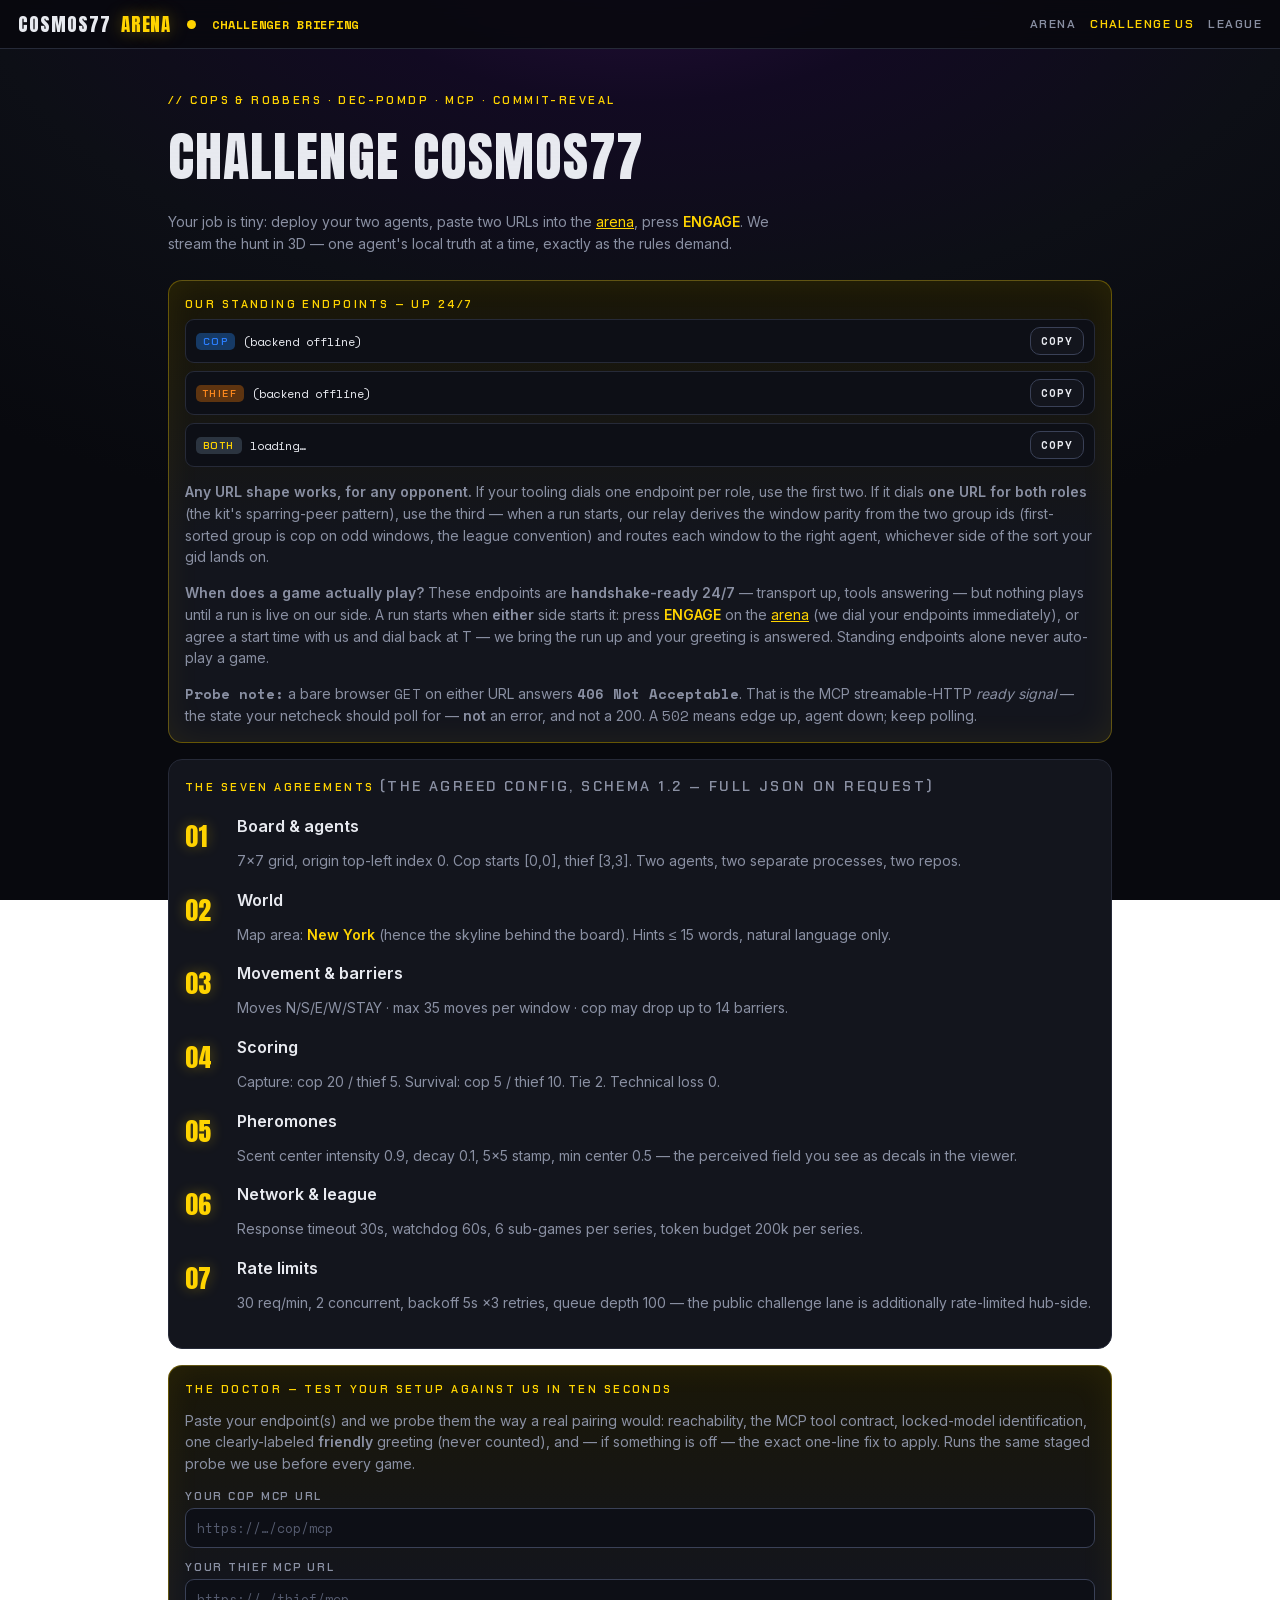
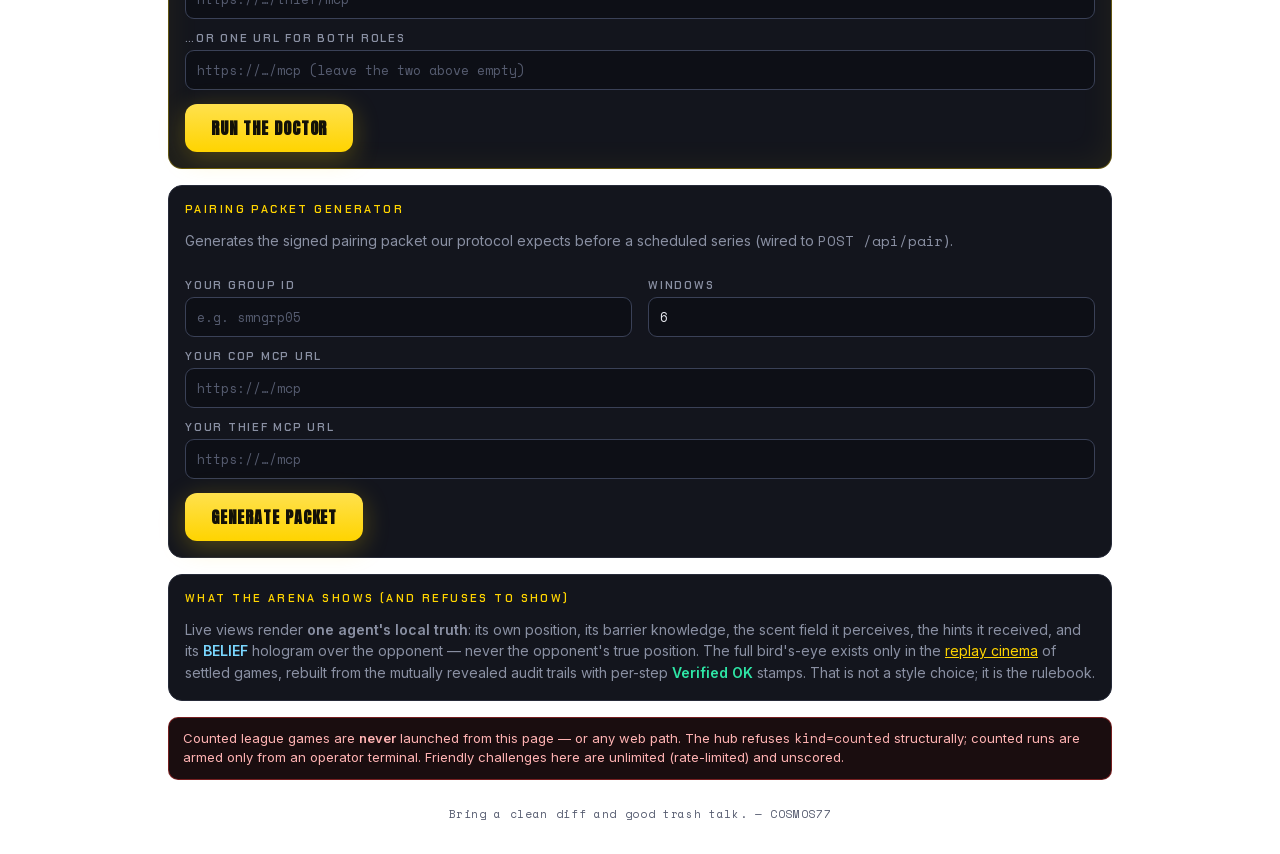
==== commit 1f6ce01e: "fix(hub+arena): audit hardening — real counted topology, persistent evidence, honest rendering The c" ====
--- a/templates/docs.html
+++ b/templates/docs.html
@@ -40,10 +40,17 @@
       <button class="btn btn--copy" id="epThiefBtn" data-copy="">COPY</button></div>
     <div class="urlrow"><span class="tag" style="background:#2b3440;color:#ffd400">BOTH</span><code id="epRelay">loading…</code>
       <button class="btn btn--copy" id="epRelayBtn" data-copy="">COPY</button></div>
-    <p class="sub"><b>Any URL shape works.</b> If your tooling dials one endpoint per role, use the
-    first two. If it dials <b>one URL for both roles</b> (the kit's sparring-peer pattern), use the
-    third — our relay routes odd windows to the cop and even to the thief automatically. Both shapes
-    work in both directions; nothing on your side needs to change.</p>
+    <p class="sub"><b>Any URL shape works, for any opponent.</b> If your tooling dials one endpoint
+    per role, use the first two. If it dials <b>one URL for both roles</b> (the kit's sparring-peer
+    pattern), use the third — when a run starts, our relay derives the window parity from the two
+    group ids (first-sorted group is cop on odd windows, the league convention) and routes each
+    window to the right agent, whichever side of the sort your gid lands on.</p>
+    <p class="sub"><b>When does a game actually play?</b> These endpoints are <b>handshake-ready
+    24/7</b> — transport up, tools answering — but nothing plays until a run is live on our side.
+    A run starts when <b>either</b> side starts it: press <b class="c-road">ENGAGE</b> on the
+    <a href="/">arena</a> (we dial your endpoints immediately), or agree a start time with us and
+    dial back at T — we bring the run up and your greeting is answered. Standing endpoints alone
+    never auto-play a game.</p>
     <p class="sub" style="margin-bottom:0"><b class="mono">Probe note:</b> a bare browser
     <span class="mono">GET</span> on either URL answers <b class="mono">406 Not Acceptable</b>.
     That is the MCP streamable-HTTP <i>ready signal</i> — the state your netcheck should poll for —
@@ -114,7 +121,7 @@
     <p class="sub" style="margin-bottom:0">Live views render <b>one agent's local truth</b>: its own
     position, its barrier knowledge, the scent field it perceives, the hints it received, and its
     <b style="color:#7ad7ff">BELIEF</b> hologram over the opponent — never the opponent's true position.
-    The full bird's-eye exists only in the <a href="/replay/demo?demo=1">replay cinema</a> of settled
+    The full bird's-eye exists only in the <a href="/replay/demo-tape?demo=1">replay cinema</a> of settled
     games, rebuilt from the mutually revealed audit trails with per-step
     <b class="c-ok">Verified OK</b> stamps. That is not a style choice; it is the rulebook.</p>
   </section>
--- a/static/css/arena.css
+++ b/static/css/arena.css
@@ -1,7 +1,9 @@
 /* ============================================================================
    COSMOS77 ARENA — design system, one generation after "COSMOS77 CITY" (HW6).
-   Same franchise DNA: void blues, road-marking yellow, cop blue vs thief
-   orange, CRT scanlines, Anton slams — now serving a 3D night-NYC bodycam.
+   ARENA V3: the page IS the game. On the arena + replay pages the 3D world
+   fills the viewport and every panel floats over it as translucent dark glass
+   (GTA-style HUD + ESC menu). The briefing pages (docs/league/admin) keep the
+   V2 card chrome — their classes are preserved below, verbatim.
    All fonts self-hosted (/static/fonts/fonts.css). Zero external requests.
    ========================================================================== */
 
@@ -27,6 +29,12 @@
   --disp: "Chakra Petch", -apple-system, "Segoe UI", sans-serif;
   --body: "Inter", -apple-system, "Segoe UI", Roboto, sans-serif;
   --mono: "Space Mono", ui-monospace, Menlo, monospace;
+  /* V3 glass tokens — readable on the bright day world AND at night */
+  --glass: rgba(8, 10, 16, 0.55);
+  --glass-deep: rgba(8, 10, 16, 0.72);
+  --glass-border: rgba(138, 148, 180, 0.26);
+  --glass-blur: blur(14px) saturate(1.15);
+  --pad: 14px;
 }
 
 * { box-sizing: border-box; }
@@ -63,7 +71,7 @@
   background: repeating-linear-gradient(0deg, #fff0 0, #fff0 2px, #0000000d 3px, #fff0 4px);
 }
 
-/* ---------------------------------------------------------------- statusbar */
+/* ------------------------------------------------- statusbar (briefing pages) */
 .statusbar {
   position: sticky; top: 0; z-index: 50;
   display: flex; align-items: center; gap: 16px; flex-wrap: wrap;
@@ -102,7 +110,7 @@
   100% { box-shadow: 0 0 0 0 #fff0; }
 }
 
-/* ------------------------------------------------------------------- layout */
+/* --------------------------------------------------- layout (briefing pages) */
 .wrap { max-width: 1220px; margin: 0 auto; padding: 18px; }
 .wrap.narrow { max-width: 980px; }
 .panel {
@@ -153,7 +161,7 @@
 .btn--danger { border-color: #ff3b3b66; color: var(--siren); }
 .btn--copy { font-family: var(--mono); font-size: 11px; padding: 5px 10px; }
 
-/* seg switch (perspective / windows / speed) */
+/* seg switch (perspective / windows / speed / cameras) */
 .seg { display: inline-flex; border: 1px solid var(--line-bright); border-radius: 10px; overflow: hidden; }
 .seg button {
   font-family: var(--disp); font-weight: 600; font-size: 12px; letter-spacing: .08em;
@@ -164,6 +172,19 @@
 .seg button[aria-pressed="true"] { background: var(--road); color: #131107; }
 .seg button.p-cop[aria-pressed="true"] { background: var(--cop); color: #fff; }
 .seg button.p-thief[aria-pressed="true"] { background: var(--thief); color: #1b1105; }
+/* V3 glass segs float over the world */
+.seg--glass {
+  background: var(--glass); border-color: var(--glass-border);
+  backdrop-filter: var(--glass-blur); -webkit-backdrop-filter: var(--glass-blur);
+  align-items: center;
+}
+.seg--glass button { padding: 7px 12px; font-size: 11px; }
+.seg--glass button + button { border-left-color: #262a3866; }
+.seg .seg-label {
+  font-family: var(--disp); font-weight: 600; font-size: 10px; letter-spacing: .18em;
+  text-transform: uppercase; color: var(--road); padding: 0 4px 0 11px;
+  align-self: center; user-select: none;
+}
 
 /* -------------------------------------------------------------- form fields */
 label.f {
@@ -192,69 +213,222 @@
 .urlrow .tag.thief { background: var(--thief-dim); color: var(--thief); }
 .urlrow code { font-family: var(--mono); font-size: 12px; color: var(--ink); flex: 1; overflow: hidden; text-overflow: ellipsis; white-space: nowrap; }
 
-/* ------------------------------------------------------------- arena stage */
-.stage-grid { display: grid; grid-template-columns: 1fr 330px; gap: 16px; align-items: start; }
-.stage {
-  position: relative; border-radius: 14px; overflow: hidden;
-  border: 1px solid var(--line); background: #06070f;
-  aspect-ratio: 16 / 10; min-height: 380px;
-}
-.stage canvas { display: block; width: 100%; height: 100%; }
-
-/* LEGALITY LABEL — always visible over the 3D view */
+/* ============================ V3 GAME SHELL ============================== */
+/* The world IS the page: full-viewport canvas, zero scroll, HUD floats. */
+body.game { height: 100dvh; overflow: hidden; background: #06070f; }
+body.game .stage {
+  position: fixed; inset: 0; z-index: 0;
+  background: #06070f; border: none; border-radius: 0;
+}
+body.game .stage canvas { display: block; width: 100%; height: 100%; }
+
+/* glass — THE surface every floating panel is made of */
+.glass {
+  background: var(--glass);
+  border: 1px solid var(--glass-border);
+  border-radius: 12px;
+  backdrop-filter: var(--glass-blur);
+  -webkit-backdrop-filter: var(--glass-blur);
+  box-shadow: 0 6px 24px rgba(0, 0, 0, 0.35);
+}
+
+/* HUD cluster anchors — containers never eat the world's pointer events */
+.hc { position: fixed; z-index: 20; display: flex; gap: 8px; pointer-events: none; }
+.hc > * { pointer-events: auto; }
+.hc-tl { top: var(--pad); left: var(--pad); flex-direction: column; align-items: flex-start; max-width: min(360px, 44vw); }
+.hc-tc { top: var(--pad); left: 50%; transform: translateX(-50%); flex-direction: column; align-items: center; }
+.hc-tr { top: var(--pad); right: var(--pad); }
+.hc-br { bottom: 58px; right: var(--pad); flex-direction: column; align-items: flex-end; }
+.hc-bl { bottom: 58px; left: var(--pad); }
+.hc-bc { bottom: 10px; left: 50%; transform: translateX(-50%); width: clamp(260px, 100vw - 620px, 760px); }
+
+/* top-left: status chip + legality badge */
+.chip {
+  display: grid; grid-template-columns: auto 1fr; align-items: center;
+  column-gap: 8px; padding: 8px 13px; max-width: 100%;
+}
+.chip .chip-main {
+  font-family: var(--disp); font-weight: 600; font-size: 12px;
+  letter-spacing: .14em; text-transform: uppercase; color: var(--road);
+  white-space: nowrap; overflow: hidden; text-overflow: ellipsis;
+}
+.chip .chip-sub {
+  grid-column: 1 / -1; font-family: var(--mono); font-size: 10px; color: var(--muted);
+  letter-spacing: .06em; margin-top: 2px;
+  white-space: nowrap; overflow: hidden; text-overflow: ellipsis; max-width: 300px;
+}
+.chip .chip-sub.warn { color: var(--road); }
+.chip .chip-sub.demo { color: var(--neon); }
+
+/* LEGALITY LABEL — always floats over the world */
 .truth-label {
-  position: absolute; top: 10px; left: 10px; z-index: 5;
   font-family: var(--disp); font-weight: 600; font-size: 11px; letter-spacing: .18em;
   text-transform: uppercase; color: var(--ink);
-  background: rgba(8, 9, 14, .82); border: 1px solid var(--line-bright);
   border-left: 3px solid var(--cop);
-  padding: 7px 12px; border-radius: 8px;
-  backdrop-filter: blur(6px);
+  padding: 7px 12px;
 }
 .truth-label.thief { border-left-color: var(--thief); }
 .truth-label b { color: var(--road); font-weight: 600; }
-
-/* birds-eye label on replay — green: it is legal here */
 .truth-label.replay { border-left-color: var(--ok); }
 
-/* turn banner */
+/* top-center: compact score strip + turn banner */
+.score-mini {
+  display: grid; grid-template-columns: auto auto auto; align-items: center;
+  gap: 4px 14px; padding: 7px 16px;
+}
+.score-mini .side { display: flex; align-items: center; gap: 10px; }
+.score-mini .side.them { flex-direction: row-reverse; }
+.score-mini .name {
+  font-family: var(--disp); font-weight: 600; font-size: 9px; letter-spacing: .14em;
+  text-transform: uppercase; color: var(--muted); max-width: 130px;
+}
+.score-mini .pts { font-family: var(--impact); font-size: 30px; line-height: 1; }
+.score-mini .side.us .pts { color: var(--cop); text-shadow: 0 0 18px #2b7fff44; }
+.score-mini .side.them .pts { color: var(--thief); text-shadow: 0 0 18px #ff8a1e44; }
+.score-mini .mid { display: flex; flex-direction: column; align-items: center; gap: 3px; }
+.score-mini .stepline { font-family: var(--mono); font-size: 9px; letter-spacing: .06em; color: var(--muted); white-space: nowrap; }
+.pips { display: flex; gap: 5px; justify-content: center; }
+.pip { width: 11px; height: 11px; border-radius: 3px; border: 1px solid var(--line-bright); background: none; }
+.pip.live { border-color: var(--road); box-shadow: 0 0 10px #ffd40055; }
+.pip.us { background: var(--cop); border-color: var(--cop); }
+.pip.them { background: var(--thief); border-color: var(--thief); }
+.pip.tie { background: var(--muted); border-color: var(--muted); }
+
+/* turn banner (YOUR TURN / LOCKED) — mandated, floats under the score strip */
 .banner {
-  position: absolute; top: 10px; right: 10px; z-index: 5;
-  font-family: var(--impact); font-size: 22px; letter-spacing: .08em; text-transform: uppercase;
-  padding: 6px 18px; border-radius: 9px;
+  font-family: var(--impact); font-size: 20px; letter-spacing: .08em; text-transform: uppercase;
+  padding: 5px 18px; border-radius: 9px;
   color: #0a140c; background: var(--ok);
   box-shadow: 0 0 26px #2ee6a655;
-}
-.banner.locked { color: var(--muted); background: #1c1f2a; box-shadow: none; border: 1px solid var(--line-bright); }
-
-/* reconnecting pill / demo pill / attract pill */
-.pill {
-  position: absolute; bottom: 10px; left: 10px; z-index: 5;
-  font-family: var(--mono); font-size: 11px; letter-spacing: .08em;
-  color: var(--muted); background: rgba(8, 9, 14, .82);
-  border: 1px solid var(--line); border-radius: 999px; padding: 5px 12px;
-  max-width: 30%; overflow: hidden; text-overflow: ellipsis; white-space: nowrap;
-}
-.pill.warn { color: var(--road); border-color: #ffd40044; }
-.pill.demo { color: var(--neon); border-color: #ff2e8844; }
+  transition: background .12s ease, color .12s ease;
+}
+.banner.locked {
+  color: var(--muted); background: var(--glass); box-shadow: none;
+  border: 1px solid var(--glass-border);
+  backdrop-filter: var(--glass-blur); -webkit-backdrop-filter: var(--glass-blur);
+}
+
+/* top-right: the MENU button (Escape twin) */
+.menu-btn {
+  font-family: var(--impact); font-size: 16px; letter-spacing: .1em; text-transform: uppercase;
+  color: var(--ink); cursor: pointer; padding: 10px 18px;
+  transition: color .12s ease, border-color .12s ease;
+}
+.menu-btn:hover { color: var(--road); border-color: #ffd40077; }
+
+/* bottom-left: collapsible tactical panel (heatmap = mandated grid + minimap) */
+.tacpanel { width: 252px; padding: 11px 12px; }
+.tac-head { display: flex; align-items: center; gap: 8px; }
+.tac-head h3 {
+  margin: 0; flex: 1; font-family: var(--disp); font-weight: 600; font-size: 10px;
+  letter-spacing: .18em; text-transform: uppercase; color: var(--muted);
+  white-space: nowrap; overflow: hidden; text-overflow: ellipsis;
+}
+.tac-head h3 .lit { color: var(--road); }
+.tac-collapse {
+  background: none; border: 1px solid var(--glass-border); border-radius: 7px;
+  color: var(--muted); font-size: 12px; line-height: 1; padding: 4px 8px; cursor: pointer;
+}
+.tac-collapse:hover { color: var(--road); border-color: #ffd40077; }
+.tac-body { margin-top: 9px; }
+.tacpanel.collapsed { width: auto; }
+.tacpanel.collapsed .tac-body { display: none; }
+.tacpanel.collapsed .tac-head h3 { max-width: 74px; }
+.tacpanel.collapsed .tac-collapse { transform: rotate(180deg); }
+.tacnote { font-size: 11px; margin: 9px 0 0; }
 
 /* wanted stars — flare when the posterior locks (confidence=exact) */
-.wanted {
-  position: absolute; bottom: 10px; right: 10px; z-index: 5;
-  font-size: 20px; letter-spacing: 4px; color: #3a4157;
-  text-shadow: none; user-select: none;
-}
-.wanted.hot { color: var(--road); text-shadow: 0 0 16px #ffd400aa; animation: slam .45s ease both; }
-
-/* verdict slam overlay */
+.wanted { font-size: 14px; letter-spacing: 2px; color: #3a4157; user-select: none; flex: none; }
+.wanted.hot { color: var(--road); text-shadow: 0 0 14px #ffd400aa; animation: slam .45s ease both; }
+
+/* 2D belief heatmap — the mandated grid (DOM, not WebGL) */
+.heatmap {
+  display: grid; grid-template-columns: repeat(7, 1fr); gap: 3px;
+  aspect-ratio: 1; user-select: none;
+}
+.heatmap .cell {
+  border-radius: 3px; background: #0d0f16aa; border: 1px solid #1a1d2888;
+  position: relative;
+}
+.heatmap .cell.self::after {
+  content: ""; position: absolute; inset: 25%; border-radius: 50%;
+  background: var(--cop); box-shadow: 0 0 8px var(--cop);
+}
+.heatmap.thief-view .cell.self::after { background: var(--thief); box-shadow: 0 0 8px var(--thief); }
+.heatmap .cell.barrier { background: repeating-linear-gradient(45deg, #3d3208 0 4px, #16130a 4px 8px); border-color: #ffd40033; }
+.heatmap .cell.exact { outline: 2px solid var(--holo); outline-offset: -2px; animation: holopulse 1.2s infinite; }
+@keyframes holopulse { 0%, 100% { box-shadow: 0 0 4px #7ad7ff66 inset; } 50% { box-shadow: 0 0 16px #7ad7ffcc inset; } }
+.hm-legend { display: flex; justify-content: space-between; font-family: var(--mono); font-size: 9px; color: var(--muted); margin-top: 6px; }
+
+/* layer toggles */
+.toggles { display: flex; gap: 8px; flex-wrap: wrap; margin-top: 9px; }
+.tgl {
+  font-family: var(--disp); font-weight: 600; font-size: 10px; letter-spacing: .1em;
+  text-transform: uppercase; cursor: pointer;
+  color: var(--muted); background: #0d0f16aa;
+  border: 1px solid var(--line-bright); border-radius: 999px; padding: 5px 11px;
+}
+.tgl[aria-pressed="true"] { color: #131107; background: var(--road); border-color: var(--road); }
+
+/* bottom-center: one-line radio + commit strip (interleaved) */
+.strip {
+  display: flex; align-items: center; gap: 10px;
+  padding: 7px 14px; overflow: hidden;
+}
+.strip .strip-tag {
+  font-family: var(--disp); font-weight: 600; font-size: 9px; letter-spacing: .2em;
+  text-transform: uppercase; color: var(--road); flex: none;
+}
+.strip .strip-tag.seal { color: var(--ok); }
+.strip .strip-line {
+  font-family: var(--mono); font-size: 11px; color: var(--ink); flex: 1;
+  white-space: nowrap; overflow: hidden; text-overflow: ellipsis;
+}
+.strip .strip-line.roll { animation: stripin .3s ease both; }
+@keyframes stripin { from { opacity: 0; transform: translateY(9px); } to { opacity: 1; transform: none; } }
+
+/* ------------------------- START hero (attract mode) --------------------- */
+.hero {
+  position: fixed; inset: 0; z-index: 30; pointer-events: none;
+  display: flex; flex-direction: column; align-items: center; justify-content: center;
+  gap: 18px; text-align: center;
+}
+.hero-mark {
+  font-family: var(--impact); font-size: clamp(16px, 2.6vw, 22px); letter-spacing: .42em;
+  text-transform: uppercase; color: var(--ink); text-shadow: 0 2px 18px #000c;
+}
+.hero-mark b { color: var(--road); font-weight: 400; }
+.hero-start {
+  pointer-events: auto; cursor: pointer;
+  font-family: var(--impact); font-size: clamp(30px, 6vw, 54px); letter-spacing: .05em;
+  text-transform: uppercase; color: #131107;
+  background: linear-gradient(180deg, #ffe14d, var(--road));
+  border: none; border-radius: 18px; padding: 18px 46px;
+  box-shadow: 0 10px 44px #ffd40055, 0 2px 0 #b89a00 inset;
+  animation: heropulse 2.4s ease-in-out infinite;
+}
+.hero-start:hover { animation-play-state: paused; transform: scale(1.04); box-shadow: 0 14px 60px #ffd40088; }
+@keyframes heropulse {
+  0%, 100% { transform: scale(1); box-shadow: 0 10px 44px #ffd40055, 0 2px 0 #b89a00 inset; }
+  50% { transform: scale(1.03); box-shadow: 0 12px 58px #ffd40077, 0 2px 0 #b89a00 inset; }
+}
+.hero-sub {
+  pointer-events: auto;
+  font-family: var(--mono); font-size: 11px; letter-spacing: .08em; color: var(--muted);
+  background: var(--glass); border: 1px solid var(--glass-border); border-radius: 999px;
+  padding: 6px 14px;
+  backdrop-filter: var(--glass-blur); -webkit-backdrop-filter: var(--glass-blur);
+}
+
+/* ------------------------------ verdict slam ----------------------------- */
 .slam {
-  position: absolute; inset: 0; z-index: 6; display: none;
+  position: fixed; inset: 0; z-index: 40; display: none;
   align-items: center; justify-content: center; flex-direction: column; gap: 10px;
-  background: rgba(6, 7, 15, .55); text-align: center;
+  background: rgba(6, 7, 15, .55); text-align: center; pointer-events: none;
 }
 .slam.show { display: flex; }
 .slam .word {
-  font-family: var(--impact); font-size: clamp(48px, 9vw, 96px); letter-spacing: .04em;
+  font-family: var(--impact); font-size: clamp(48px, 9vw, 110px); letter-spacing: .04em;
   color: var(--siren); text-shadow: 0 0 44px #ff3b3b88;
   transform: rotate(-4deg);
   animation: slam .5s cubic-bezier(.2, 1.4, .4, 1) both;
@@ -268,97 +442,101 @@
   100% { transform: scale(1) rotate(-4deg); opacity: 1; }
 }
 
-/* ------------------------------------------------------------------ the HUD */
-.hud { display: flex; flex-direction: column; gap: 14px; }
-.hud .panel { padding: 13px 14px; }
-.hud h3 {
-  margin: 0 0 9px; font-family: var(--disp); font-weight: 600; font-size: 11px;
-  letter-spacing: .2em; text-transform: uppercase; color: var(--muted);
-}
-.hud h3 .lit { color: var(--road); }
-
-/* score strip + window pips */
-.scorestrip { display: grid; grid-template-columns: 1fr auto 1fr; align-items: center; gap: 8px; }
-.scorestrip .side { text-align: center; }
-.scorestrip .name { font-family: var(--disp); font-weight: 600; font-size: 11px; letter-spacing: .12em; text-transform: uppercase; color: var(--muted); }
-.scorestrip .pts { font-family: var(--impact); font-size: 42px; line-height: 1; }
-.scorestrip .side.us .pts { color: var(--cop); text-shadow: 0 0 22px #2b7fff44; }
-.scorestrip .side.them .pts { color: var(--thief); text-shadow: 0 0 22px #ff8a1e44; }
-.scorestrip .vs { font-family: var(--impact); color: var(--muted); font-size: 16px; }
-.pips { display: flex; gap: 6px; justify-content: center; margin-top: 9px; }
-.pip {
-  width: 14px; height: 14px; border-radius: 3px;
-  border: 1px solid var(--line-bright); background: none;
-}
-.pip.live { border-color: var(--road); box-shadow: 0 0 10px #ffd40055; }
-.pip.us { background: var(--cop); border-color: var(--cop); }
-.pip.them { background: var(--thief); border-color: var(--thief); }
-.pip.tie { background: var(--muted); border-color: var(--muted); }
-
-/* 2D belief heatmap — the mandated grid (DOM, not WebGL) */
-.heatmap {
-  display: grid; grid-template-columns: repeat(7, 1fr); gap: 3px;
-  aspect-ratio: 1; user-select: none;
-}
-.heatmap .cell {
-  border-radius: 3px; background: var(--void2); border: 1px solid #1a1d28;
-  position: relative;
-}
-.heatmap .cell.self::after {
-  content: ""; position: absolute; inset: 25%; border-radius: 50%;
-  background: var(--cop); box-shadow: 0 0 8px var(--cop);
-}
-.heatmap.thief-view .cell.self::after { background: var(--thief); box-shadow: 0 0 8px var(--thief); }
-.heatmap .cell.barrier { background: repeating-linear-gradient(45deg, #3d3208 0 4px, #16130a 4px 8px); border-color: #ffd40033; }
-.heatmap .cell.exact { outline: 2px solid var(--holo); outline-offset: -2px; animation: holopulse 1.2s infinite; }
-@keyframes holopulse { 0%, 100% { box-shadow: 0 0 4px #7ad7ff66 inset; } 50% { box-shadow: 0 0 16px #7ad7ffcc inset; } }
-.hm-legend { display: flex; justify-content: space-between; font-family: var(--mono); font-size: 10px; color: var(--muted); margin-top: 6px; }
-
-/* layer toggles */
-.toggles { display: flex; gap: 8px; flex-wrap: wrap; }
-.tgl {
-  font-family: var(--disp); font-weight: 600; font-size: 11px; letter-spacing: .1em;
-  text-transform: uppercase; cursor: pointer;
-  color: var(--muted); background: var(--void2);
-  border: 1px solid var(--line-bright); border-radius: 999px; padding: 6px 12px;
-}
-.tgl[aria-pressed="true"] { color: #131107; background: var(--road); border-color: var(--road); }
-
-/* radio / hints ticker */
-.ticker { max-height: 168px; overflow-y: auto; display: flex; flex-direction: column; gap: 7px; }
-.ticker .line {
-  font-family: var(--mono); font-size: 12px; line-height: 1.45; color: var(--ink);
-  background: var(--void2); border-left: 2px solid var(--road);
-  padding: 6px 9px; border-radius: 0 7px 7px 0;
-  animation: rise .3s ease both;
-}
-.ticker .line.sys { color: var(--muted); border-left-color: var(--line-bright); }
-.ticker .line .who { color: var(--road); font-weight: 700; }
-
-/* commit-hash ticker */
-.commits { display: flex; flex-direction: column; gap: 4px; font-family: var(--mono); font-size: 11px; }
-.commits .c {
-  display: flex; gap: 8px; align-items: baseline; color: var(--muted);
-  border-bottom: 1px dashed #1c2030; padding: 3px 1px;
-}
-.commits .c .h { color: var(--ok); letter-spacing: .04em; }
-.commits .c .s { color: var(--muted); flex: 1; text-align: right; }
-
-/* --------------------------------------------------------- challenge drawer */
-.drawer summary {
-  cursor: pointer; list-style: none;
-  font-family: var(--impact); font-size: 18px; letter-spacing: .05em; text-transform: uppercase;
-  color: var(--road); display: flex; align-items: center; gap: 10px;
-}
-.drawer summary::-webkit-details-marker { display: none; }
-.drawer summary::after { content: "▾"; margin-left: auto; transition: transform .2s; }
-.drawer[open] summary::after { transform: rotate(180deg); }
-.drawer .grid2 { display: grid; grid-template-columns: 1fr 1fr; gap: 0 16px; }
+/* =========================== ESC / PAUSE MENU ============================ */
+.menu { position: fixed; inset: 0; z-index: 80; }
+.menu[hidden] { display: none; }
+.menu-veil {
+  position: absolute; inset: 0;
+  background: rgba(5, 6, 10, 0.58);
+  backdrop-filter: blur(10px) saturate(0.85);
+  -webkit-backdrop-filter: blur(10px) saturate(0.85);
+}
+.menu-inner {
+  position: absolute; inset: 0; overflow-y: auto;
+  padding: clamp(20px, 6vh, 64px) clamp(20px, 7vw, 96px);
+  display: flex; flex-direction: column;
+}
+.menu-brand {
+  font-family: var(--impact); font-size: 19px; letter-spacing: .3em; text-transform: uppercase;
+  color: var(--ink); text-decoration: none; width: max-content;
+}
+.menu-brand b { color: var(--road); font-weight: 400; }
+.menu-brand span { color: var(--muted); font-size: 13px; letter-spacing: .42em; }
+.menu-list { display: flex; flex-direction: column; align-items: flex-start; gap: 2px; margin-top: clamp(14px, 4vh, 42px); }
+.menu-item {
+  display: block; background: none; border: none; cursor: pointer; text-align: left;
+  font-family: var(--impact); font-size: clamp(26px, 5vh, 44px); letter-spacing: .04em;
+  text-transform: uppercase; color: #cfd3e0; text-decoration: none;
+  padding: 4px 14px; border-left: 5px solid transparent;
+  transition: transform .16s ease, color .16s ease, border-color .16s ease;
+}
+.menu-item:hover, .menu-item:focus-visible {
+  color: var(--road); border-left-color: var(--road); transform: translateX(12px);
+  outline: none;
+}
+.menu-item[aria-expanded="true"] { color: var(--road); border-left-color: var(--road); }
+.menu-sub {
+  margin: 6px 0 14px 19px; padding: 16px;
+  width: min(560px, calc(100vw - 40px));
+  max-height: 46vh; overflow-y: auto;
+  background: var(--glass-deep); border: 1px solid var(--glass-border); border-radius: 12px;
+  backdrop-filter: var(--glass-blur); -webkit-backdrop-filter: var(--glass-blur);
+}
+.menu-sub .hint { font-family: var(--mono); font-size: 11px; color: var(--muted); line-height: 1.6; margin: 0 0 4px; }
+.menu-note {
+  margin-top: auto; padding-top: 26px;
+  font-family: var(--mono); font-size: 10px; letter-spacing: .06em; color: #565c70;
+}
+.menu-note a { color: var(--muted); }
+/* replays list inside the menu */
+.runs { display: flex; flex-direction: column; }
+.runs .runrow {
+  display: flex; align-items: center; gap: 10px;
+  font-family: var(--mono); font-size: 12px; color: var(--ink);
+  border-bottom: 1px dashed #262a3888; padding: 7px 2px;
+}
+.runs .runrow .rid { flex: 1; overflow: hidden; text-overflow: ellipsis; white-space: nowrap; }
+.runs .runrow .meta { color: var(--muted); flex: none; }
+.runs .runrow a {
+  flex: none; font-family: var(--disp); font-weight: 600; font-size: 11px;
+  letter-spacing: .1em; text-transform: uppercase; color: var(--road); text-decoration: none;
+  border: 1px solid #ffd40044; border-radius: 7px; padding: 3px 9px;
+}
+.runs .runrow a:hover { background: var(--road); color: #131107; }
 .watchlink { margin-top: 10px; }
 
-/* -------------------------------------------------------- replay chrome */
-.scrub { display: flex; align-items: center; gap: 12px; flex-wrap: wrap; }
-.scrub input[type="range"] { flex: 1; accent-color: var(--road); min-width: 160px; }
+/* =========================== replay-page chrome ========================== */
+.rp-right {
+  position: fixed; top: 58px; right: var(--pad); z-index: 20;
+  display: flex; flex-direction: column; gap: 10px;
+  width: min(300px, 84vw); pointer-events: none;
+}
+.rp-right > * { pointer-events: auto; }
+.rp-panel { padding: 0; overflow: hidden; }
+.rp-head {
+  display: flex; align-items: center; gap: 8px; width: 100%;
+  background: none; border: none; cursor: pointer; padding: 10px 12px;
+  font-family: var(--disp); font-weight: 600; font-size: 10px; letter-spacing: .18em;
+  text-transform: uppercase; color: var(--muted); text-align: left;
+}
+.rp-head .lit { color: var(--road); }
+.rp-head::after { content: "▾"; margin-left: auto; transition: transform .2s; }
+.rp-head[aria-expanded="false"]::after { transform: rotate(180deg); }
+.rp-body { padding: 2px 12px 12px; }
+.rp-panel.closed .rp-body { display: none; }
+
+/* floating scrubber bar */
+.scrub-bar {
+  position: fixed; bottom: var(--pad); left: 50%; transform: translateX(-50%); z-index: 20;
+  width: min(880px, calc(100vw - 24px));
+  display: flex; align-items: center; gap: 10px; flex-wrap: wrap;
+  padding: 10px 14px;
+}
+.scrub-bar input[type="range"] { flex: 1; accent-color: var(--road); min-width: 140px; }
+.scrub-bar .stepline {
+  flex-basis: 100%; font-family: var(--mono); font-size: 10px; color: var(--muted);
+  letter-spacing: .06em; margin: 0; white-space: nowrap; overflow: hidden; text-overflow: ellipsis;
+}
 .badge {
   font-family: var(--disp); font-weight: 600; font-size: 11px; letter-spacing: .14em;
   text-transform: uppercase; border-radius: 7px; padding: 5px 11px; display: inline-block;
@@ -397,20 +575,12 @@
   overflow-x: auto; color: #c8cdda;
 }
 
-/* footers */
+/* footers (briefing pages) */
 .foot {
   margin: 26px 0 14px; text-align: center;
   font-family: var(--mono); font-size: 11px; color: #565c70; letter-spacing: .06em;
 }
 .foot a { color: var(--muted); }
-
-/* ------------------------------ stage controls (V2: cameras + time-of-day) */
-.stage-ctl {
-  position: absolute; bottom: 10px; left: 50%; transform: translateX(-50%);
-  z-index: 5; display: flex; gap: 8px; flex-wrap: wrap; justify-content: center;
-}
-.seg--mini { background: rgba(8, 9, 14, .82); backdrop-filter: blur(6px); }
-.seg--mini button { padding: 6px 11px; font-size: 11px; }
 
 /* league: pre-arena runs (no replay) fold under a collapsed details */
 details.legacy summary {
@@ -427,7 +597,7 @@
 /* toast */
 .toast {
   position: fixed; bottom: 18px; left: 50%; transform: translateX(-50%);
-  z-index: 70; font-family: var(--disp); font-weight: 600; font-size: 12px;
+  z-index: 90; font-family: var(--disp); font-weight: 600; font-size: 12px;
   letter-spacing: .1em; text-transform: uppercase;
   background: var(--road); color: #131107; border-radius: 999px; padding: 9px 18px;
   box-shadow: 0 8px 30px #000a; animation: rise .25s ease both;
@@ -435,18 +605,32 @@
 
 /* ---------------------------------------------------------------- mobile */
 @media (max-width: 980px) {
-  .stage-grid { grid-template-columns: 1fr; }
+  .hc-bc { width: clamp(220px, 100vw - 320px, 520px); }
+  .score-mini .name { display: none; }
 }
 @media (max-width: 640px) {
+  :root { --pad: 8px; }
   .wrap { padding: 12px; }
   .statusbar { gap: 10px; padding: 9px 12px; }
   .statusbar .statustext { display: none; }
-  .stage { aspect-ratio: 4 / 5; min-height: 320px; }
-  .stage-ctl { bottom: 42px; }
-  .banner { font-size: 16px; padding: 5px 12px; }
-  .scorestrip .pts { font-size: 30px; }
-  .drawer .grid2 { grid-template-columns: 1fr; }
+  /* HUD clusters stack: top row shares space, controls climb over the strip */
+  .hc-tl { max-width: 46vw; }
+  .chip .chip-sub { max-width: 40vw; }
+  .hc-tc { top: auto; bottom: 96px; }
+  .score-mini { padding: 5px 12px; gap: 2px 10px; }
+  .score-mini .pts { font-size: 22px; }
+  .banner { font-size: 15px; padding: 4px 12px; }
+  .hc-br { bottom: 46px; }
+  .hc-bl { bottom: 46px; }
+  .tacpanel { width: min(252px, 60vw); }
+  .hc-bc { bottom: 6px; width: calc(100vw - 16px); }
+  .seg--glass button { padding: 6px 8px; font-size: 10px; }
+  .menu-inner { padding: 18px 16px; }
+  .menu-sub { margin-left: 6px; }
+  .rp-right { top: 52px; width: min(280px, 88vw); }
+  .scrub-bar { bottom: 6px; padding: 8px 10px; gap: 8px; }
   .slam .word { font-size: 44px; }
+  .hero-start { font-size: 28px; padding: 14px 30px; }
 }
 
 /* ------------------------------------------- reduced motion kill-switch */
@@ -455,4 +639,7 @@
   html { scroll-behavior: auto; }
   .scanlines { display: none; }
   .dot { animation: none !important; }
-}
+  .hero-start { animation: none !important; }
+  .hero-start:hover { transform: none; }
+  .menu-item:hover, .menu-item:focus-visible { transform: none; }
+}
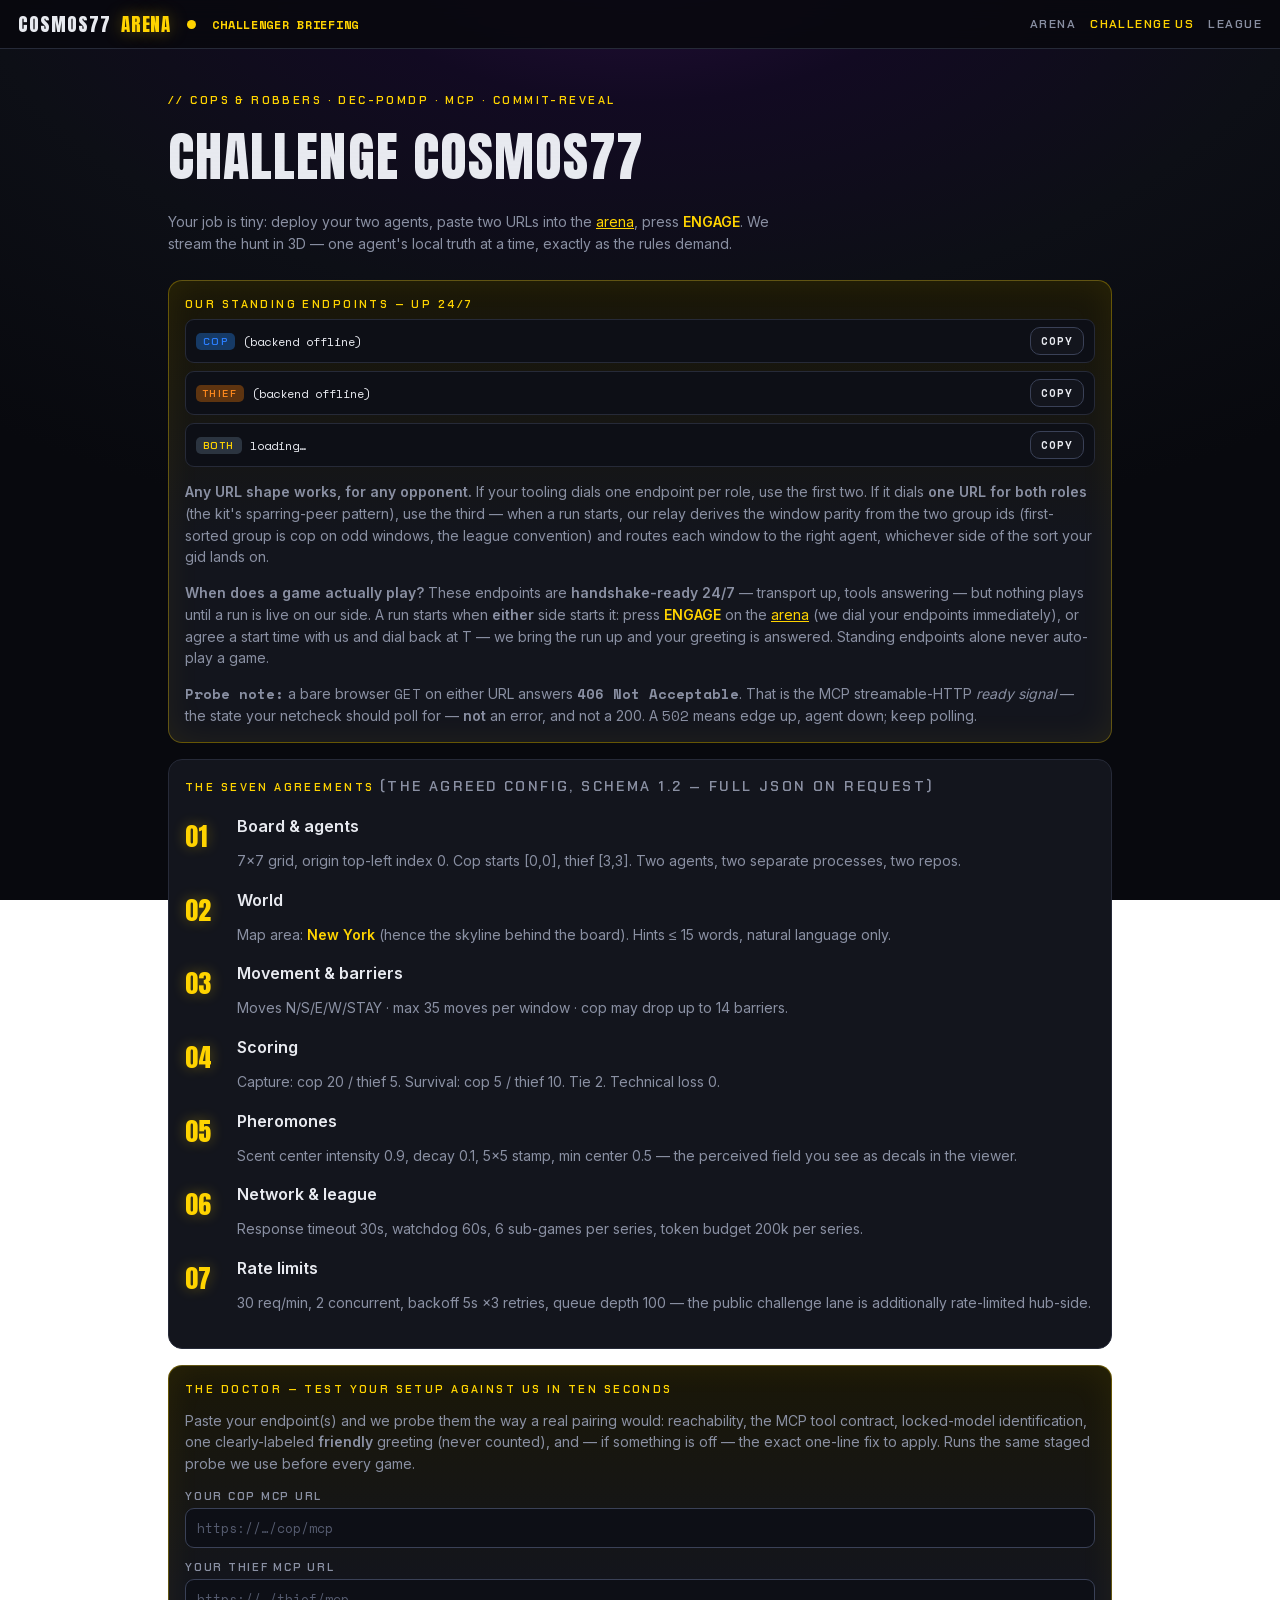
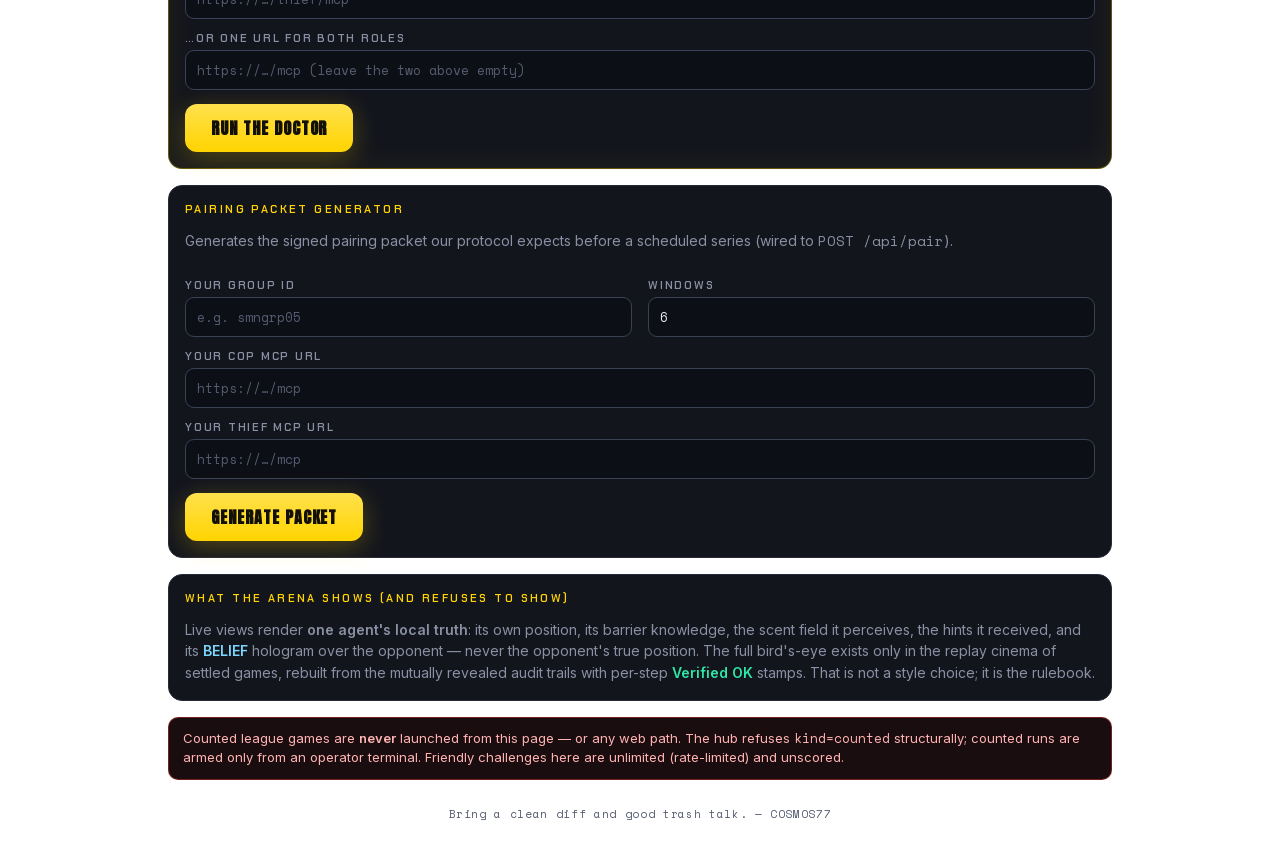
==== commit ee043b8b: "fix(arena): delete the demo tape and open on a real main menu The arena shipped a recorded fixture t" ====
--- a/templates/docs.html
+++ b/templates/docs.html
@@ -121,7 +121,7 @@
     <p class="sub" style="margin-bottom:0">Live views render <b>one agent's local truth</b>: its own
     position, its barrier knowledge, the scent field it perceives, the hints it received, and its
     <b style="color:#7ad7ff">BELIEF</b> hologram over the opponent — never the opponent's true position.
-    The full bird's-eye exists only in the <a href="/replay/demo-tape?demo=1">replay cinema</a> of settled
+    The full bird's-eye exists only in the replay cinema of settled
     games, rebuilt from the mutually revealed audit trails with per-step
     <b class="c-ok">Verified OK</b> stamps. That is not a style choice; it is the rulebook.</p>
   </section>
--- a/static/css/arena.css
+++ b/static/css/arena.css
@@ -643,3 +643,10 @@
   .hero-start:hover { transform: none; }
   .menu-item:hover, .menu-item:focus-visible { transform: none; }
 }
+
+/* ---- sandbox rule sliders (ESC menu → Game Rules) ---- */
+.rulegrid { display: grid; grid-template-columns: 1fr; gap: 4px 14px; }
+@media (min-width: 720px) { .rulegrid { grid-template-columns: 210px 1fr; align-items: center; } }
+.rulegrid .f { margin: 0; display: flex; justify-content: space-between; gap: 10px; }
+.rulegrid .f b { color: var(--road); font-family: var(--mono); }
+.rulegrid input[type="range"] { width: 100%; accent-color: var(--road); }
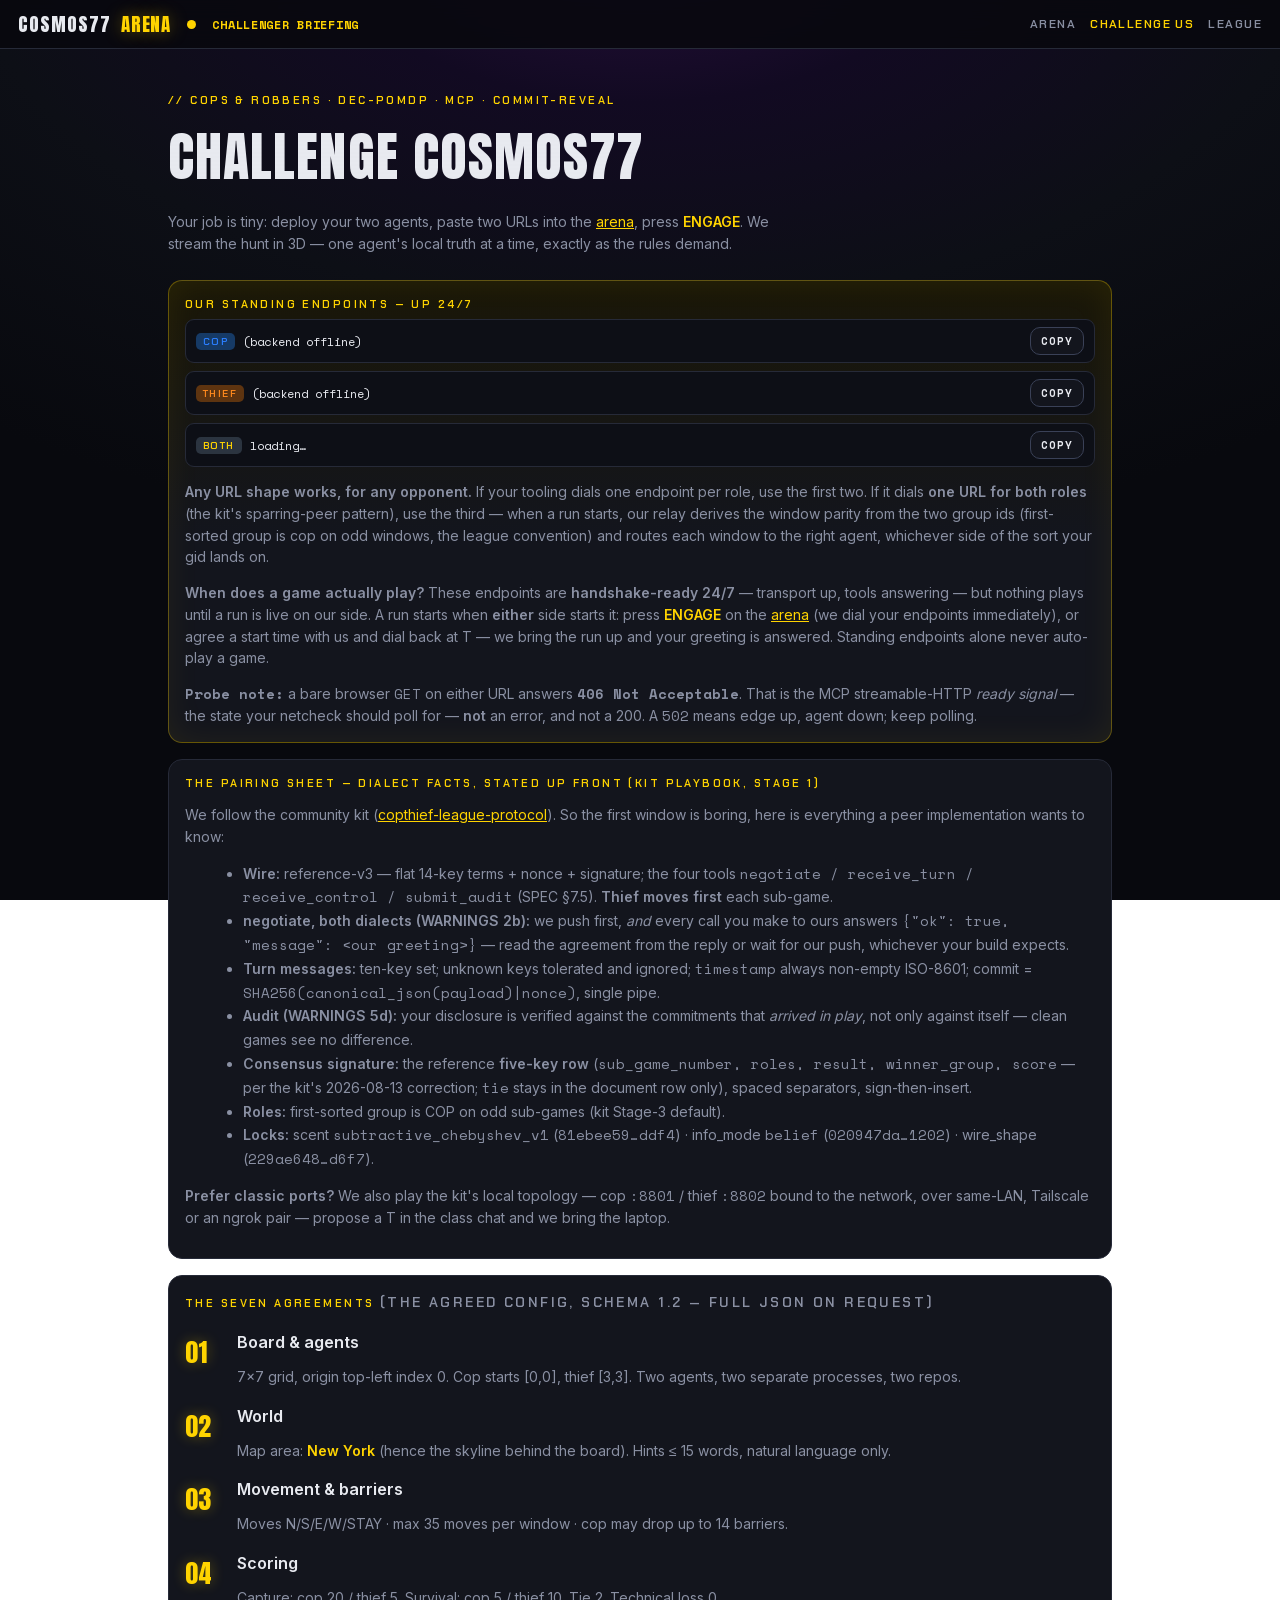
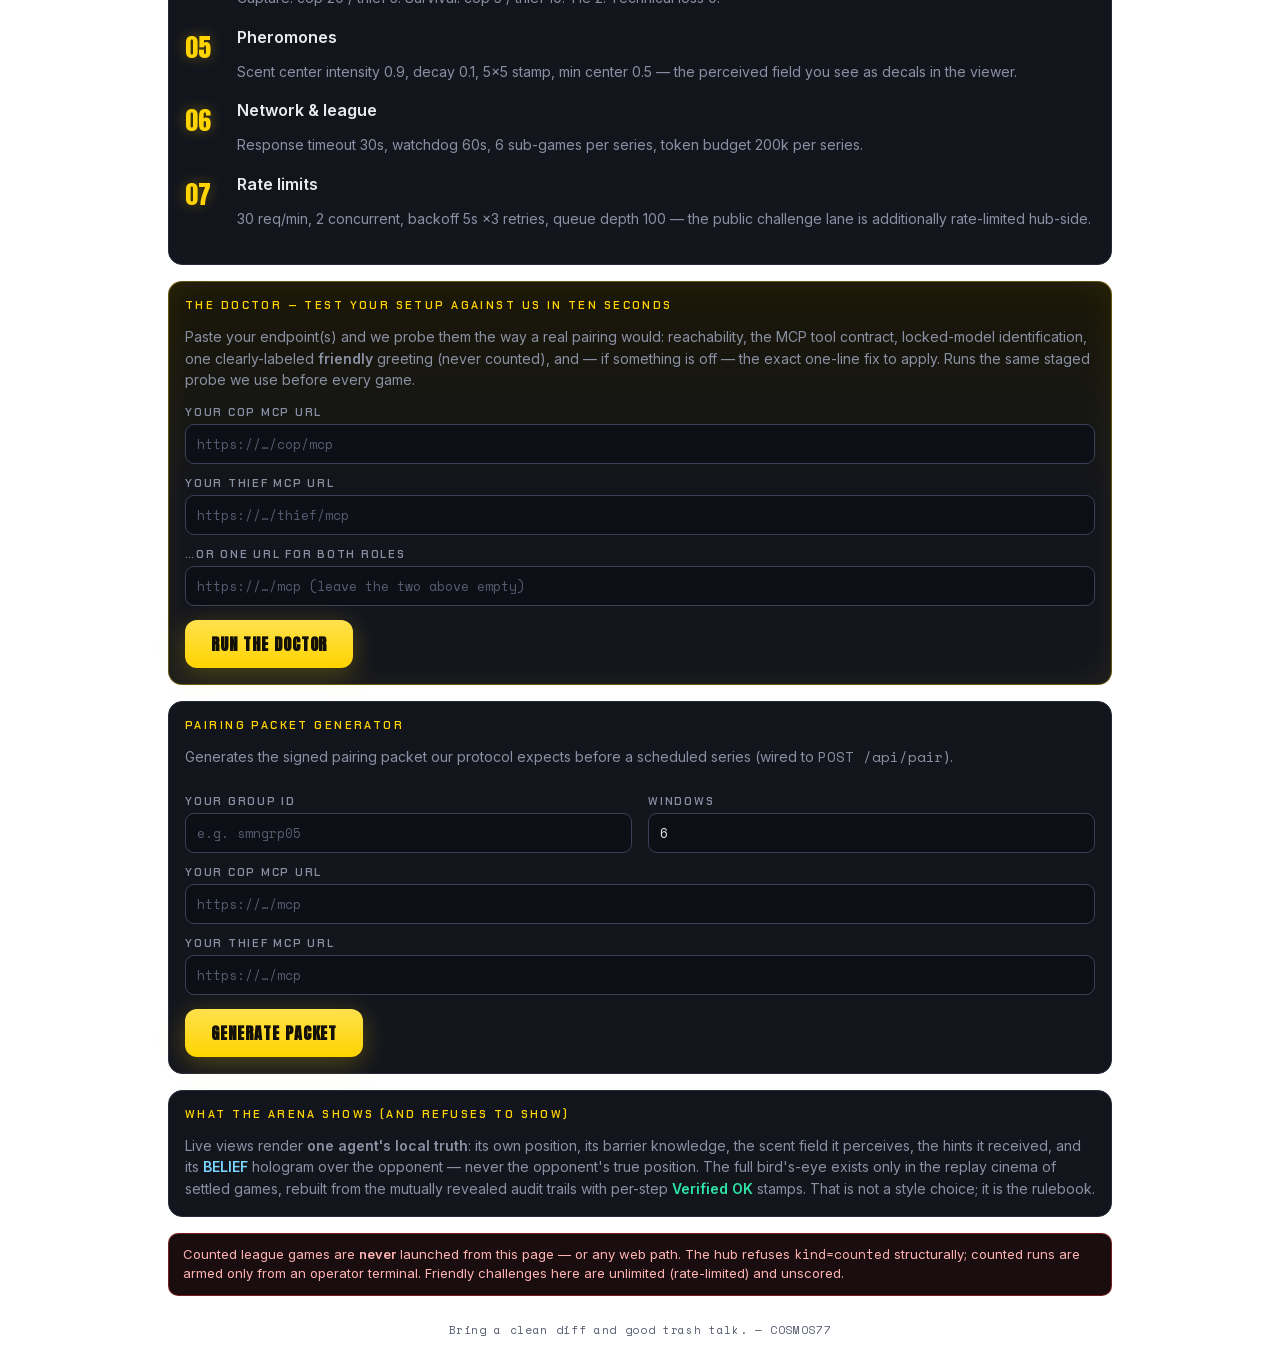
==== commit 2b686189: "docs(pairing): state our dialect facts up front on the public docs page Wire shape, both-dialect neg" ====
--- a/templates/docs.html
+++ b/templates/docs.html
@@ -57,6 +57,39 @@
     <b>not</b> an error, and not a 200. A <span class="mono">502</span> means edge up, agent down;
     keep polling.</p>
   </section>
+
+  <section class="panel" style="margin-bottom:16px">
+    <p class="kicker">The pairing sheet — dialect facts, stated up front (kit playbook, Stage 1)</p>
+    <p class="sub">We follow the community kit
+    (<a href="https://github.com/Imreec/copthief-league-protocol">copthief-league-protocol</a>).
+    So the first window is boring, here is everything a peer implementation wants to know:</p>
+    <ul class="sub" style="margin:8px 0 8px 18px; line-height:1.7">
+      <li><b>Wire:</b> reference-v3 — flat 14-key terms + nonce + signature; the four tools
+        <span class="mono">negotiate / receive_turn / receive_control / submit_audit</span> (SPEC §7.5).
+        <b>Thief moves first</b> each sub-game.</li>
+      <li><b>negotiate, both dialects (WARNINGS 2b):</b> we push first, <i>and</i> every call you make
+        to ours answers <span class="mono">{"ok": true, "message": &lt;our greeting&gt;}</span> — read
+        the agreement from the reply or wait for our push, whichever your build expects.</li>
+      <li><b>Turn messages:</b> ten-key set; unknown keys tolerated and ignored;
+        <span class="mono">timestamp</span> always non-empty ISO-8601; commit =
+        <span class="mono">SHA256(canonical_json(payload)|nonce)</span>, single pipe.</li>
+      <li><b>Audit (WARNINGS 5d):</b> your disclosure is verified against the commitments that
+        <i>arrived in play</i>, not only against itself — clean games see no difference.</li>
+      <li><b>Consensus signature:</b> the reference <b>five-key row</b>
+        (<span class="mono">sub_game_number, roles, result, winner_group, score</span> — per the kit's
+        2026-08-13 correction; <span class="mono">tie</span> stays in the document row only), spaced
+        separators, sign-then-insert.</li>
+      <li><b>Roles:</b> first-sorted group is COP on odd sub-games (kit Stage-3 default).</li>
+      <li><b>Locks:</b> scent <span class="mono">subtractive_chebyshev_v1</span>
+        (<span class="mono">81ebee59…ddf4</span>) · info_mode <span class="mono">belief</span>
+        (<span class="mono">020947da…1202</span>) · wire_shape
+        (<span class="mono">229ae648…d6f7</span>).</li>
+    </ul>
+    <p class="sub"><b>Prefer classic ports?</b> We also play the kit's local topology — cop
+    <span class="mono">:8801</span> / thief <span class="mono">:8802</span> bound to the network, over
+    same-LAN, Tailscale or an ngrok pair — propose a T in the class chat and we bring the laptop.</p>
+  </section>
+
 
   <section class="panel steps" style="margin-bottom:16px">
     <p class="kicker">The seven agreements <span class="sub">(the agreed config, schema 1.2 — full JSON on request)</span></p>
--- a/static/css/arena.css
+++ b/static/css/arena.css
@@ -470,6 +470,11 @@
   padding: 4px 14px; border-left: 5px solid transparent;
   transition: transform .16s ease, color .16s ease, border-color .16s ease;
 }
+/* `.menu-item{display:block}` is an author rule and outranks the UA sheet's
+   `[hidden]{display:none}`, so the hidden attribute alone never hid an item --
+   RESUME sat in the menu with nothing to resume. Restore the attribute. */
+.menu-item[hidden] { display: none; }
+
 .menu-item:hover, .menu-item:focus-visible {
   color: var(--road); border-left-color: var(--road); transform: translateX(12px);
   outline: none;
